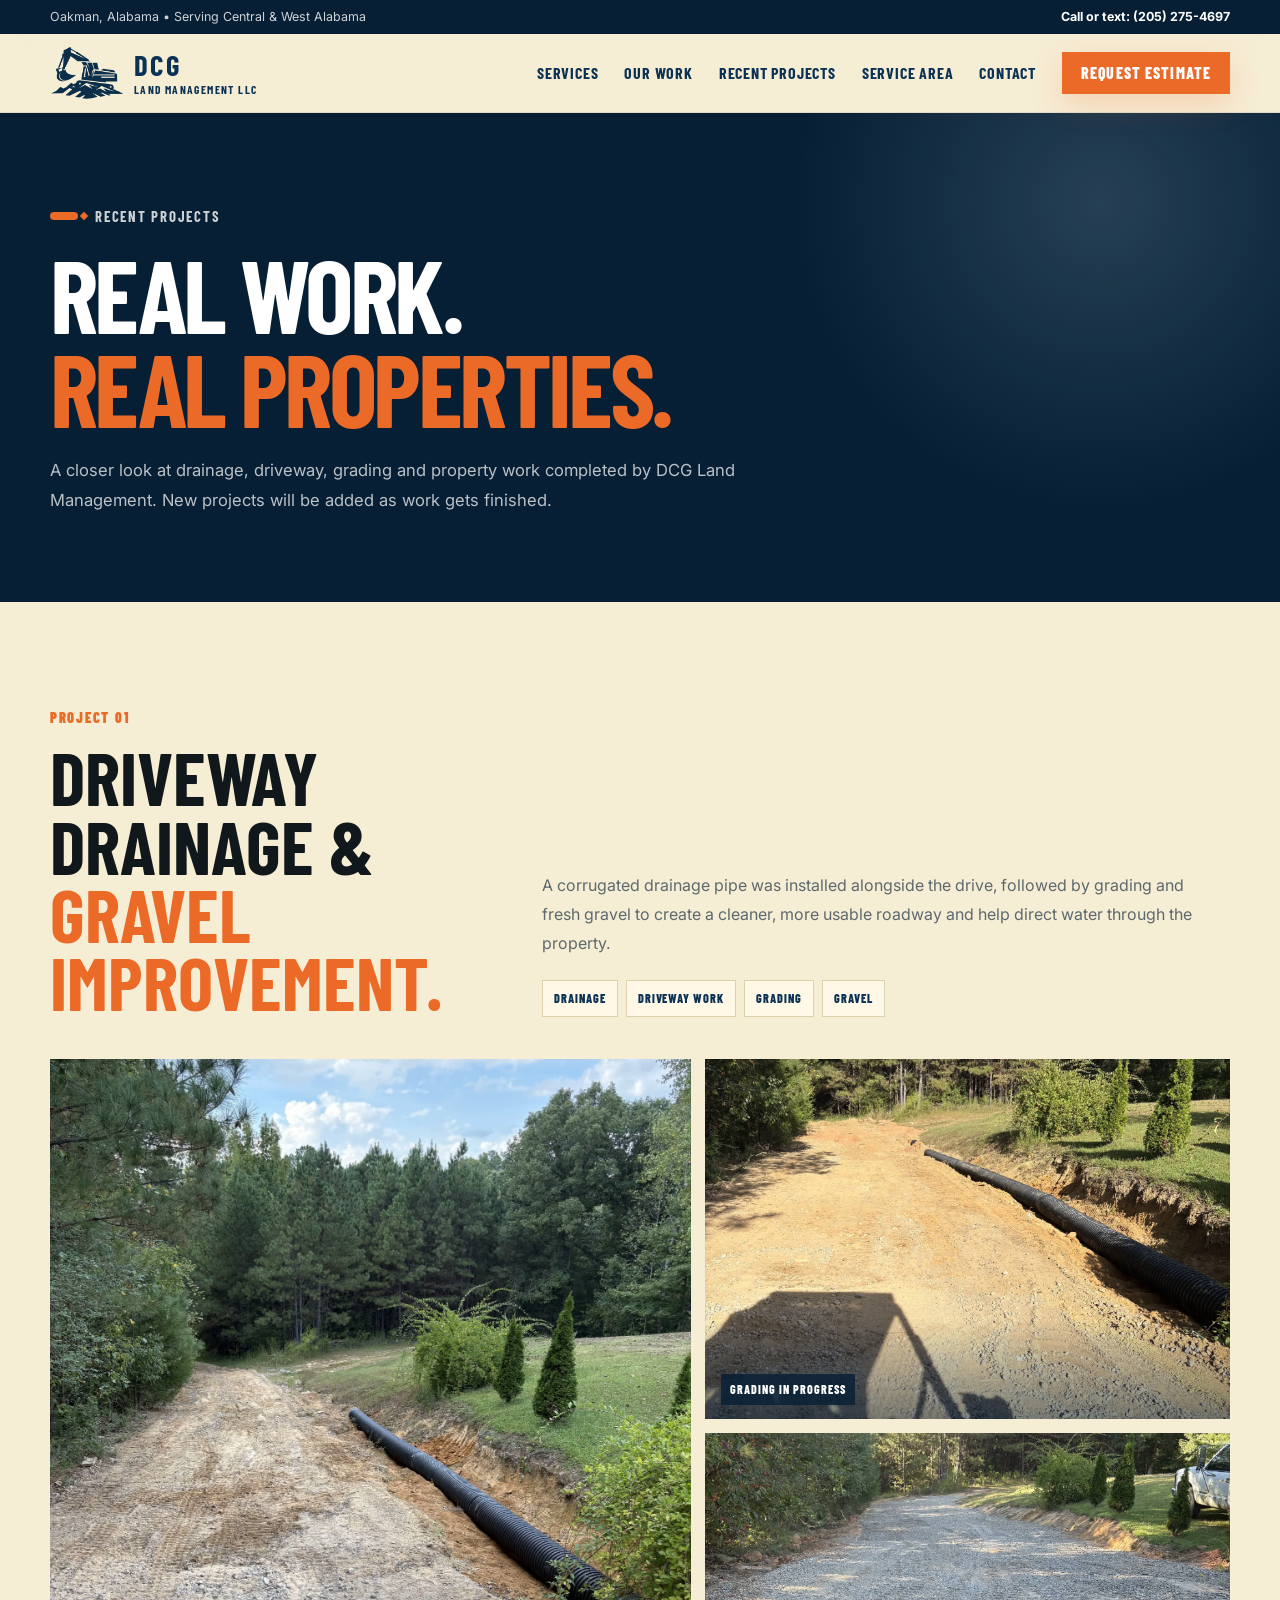
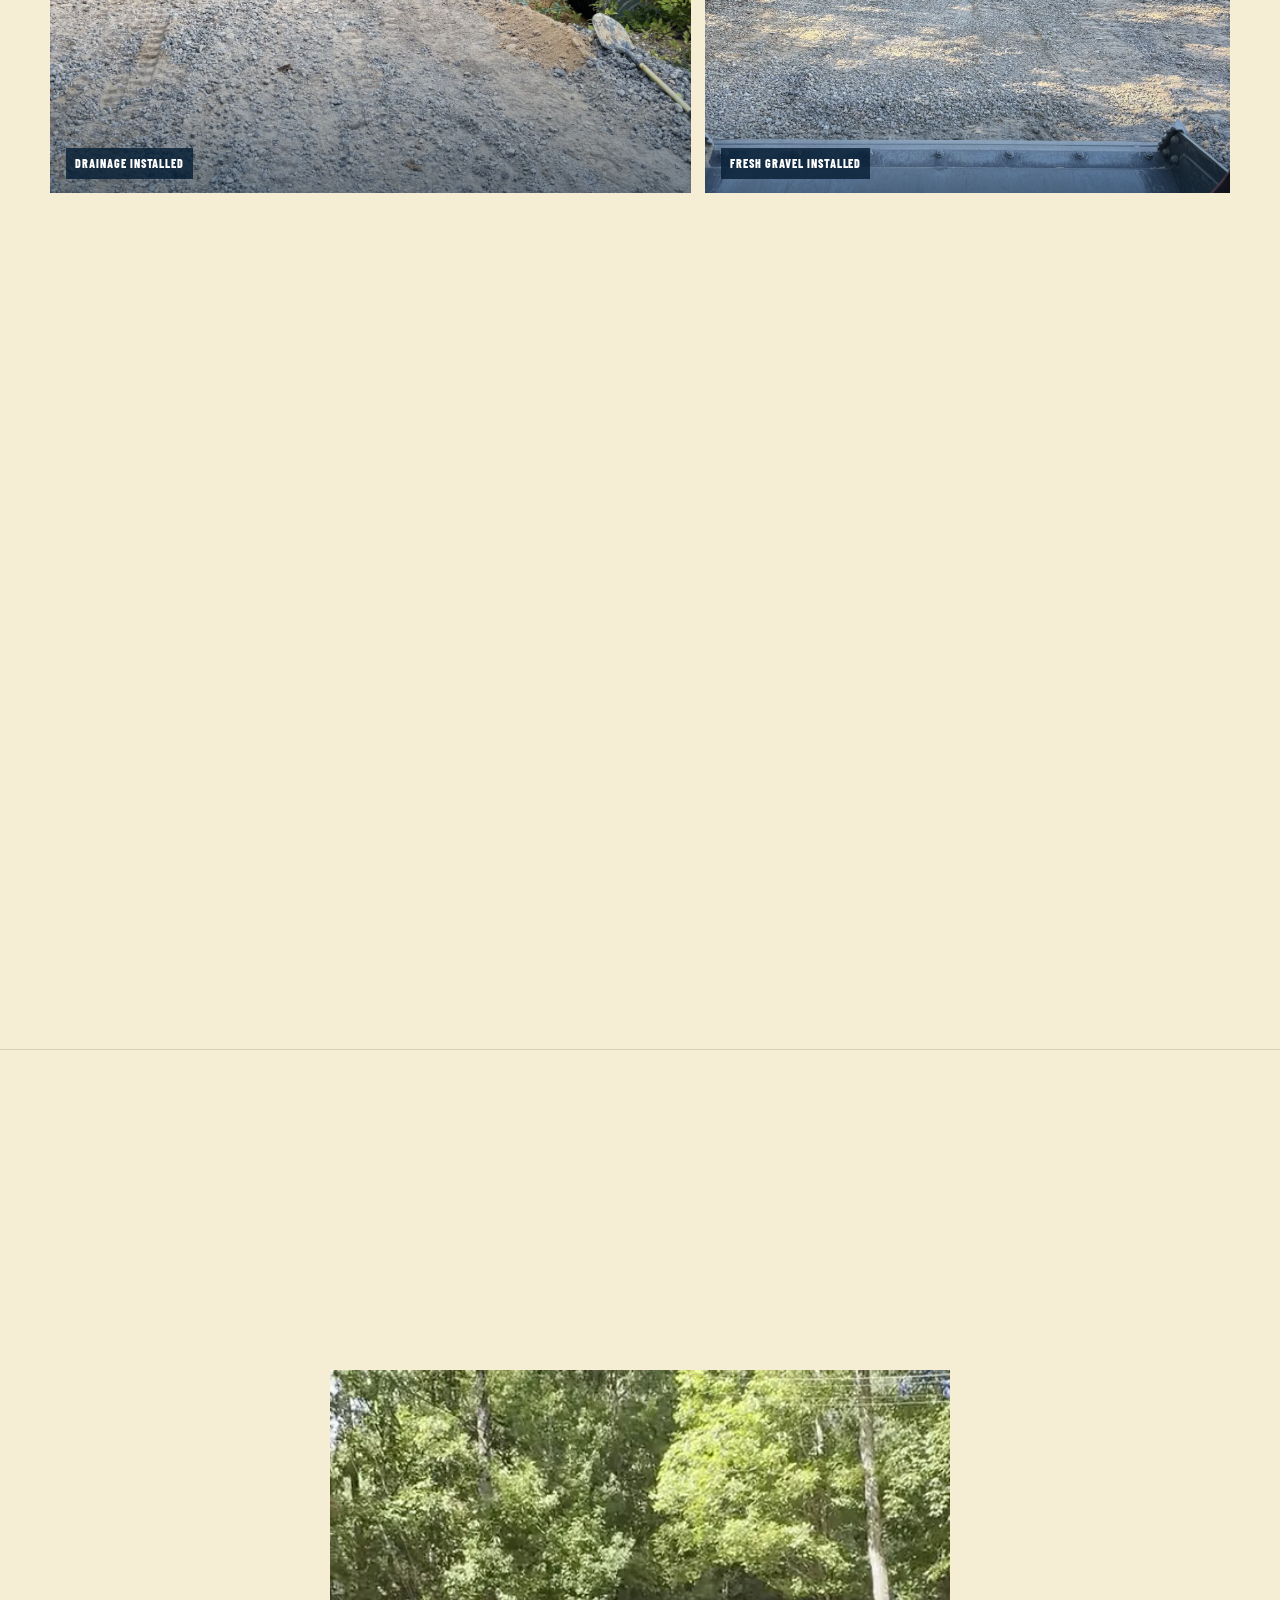
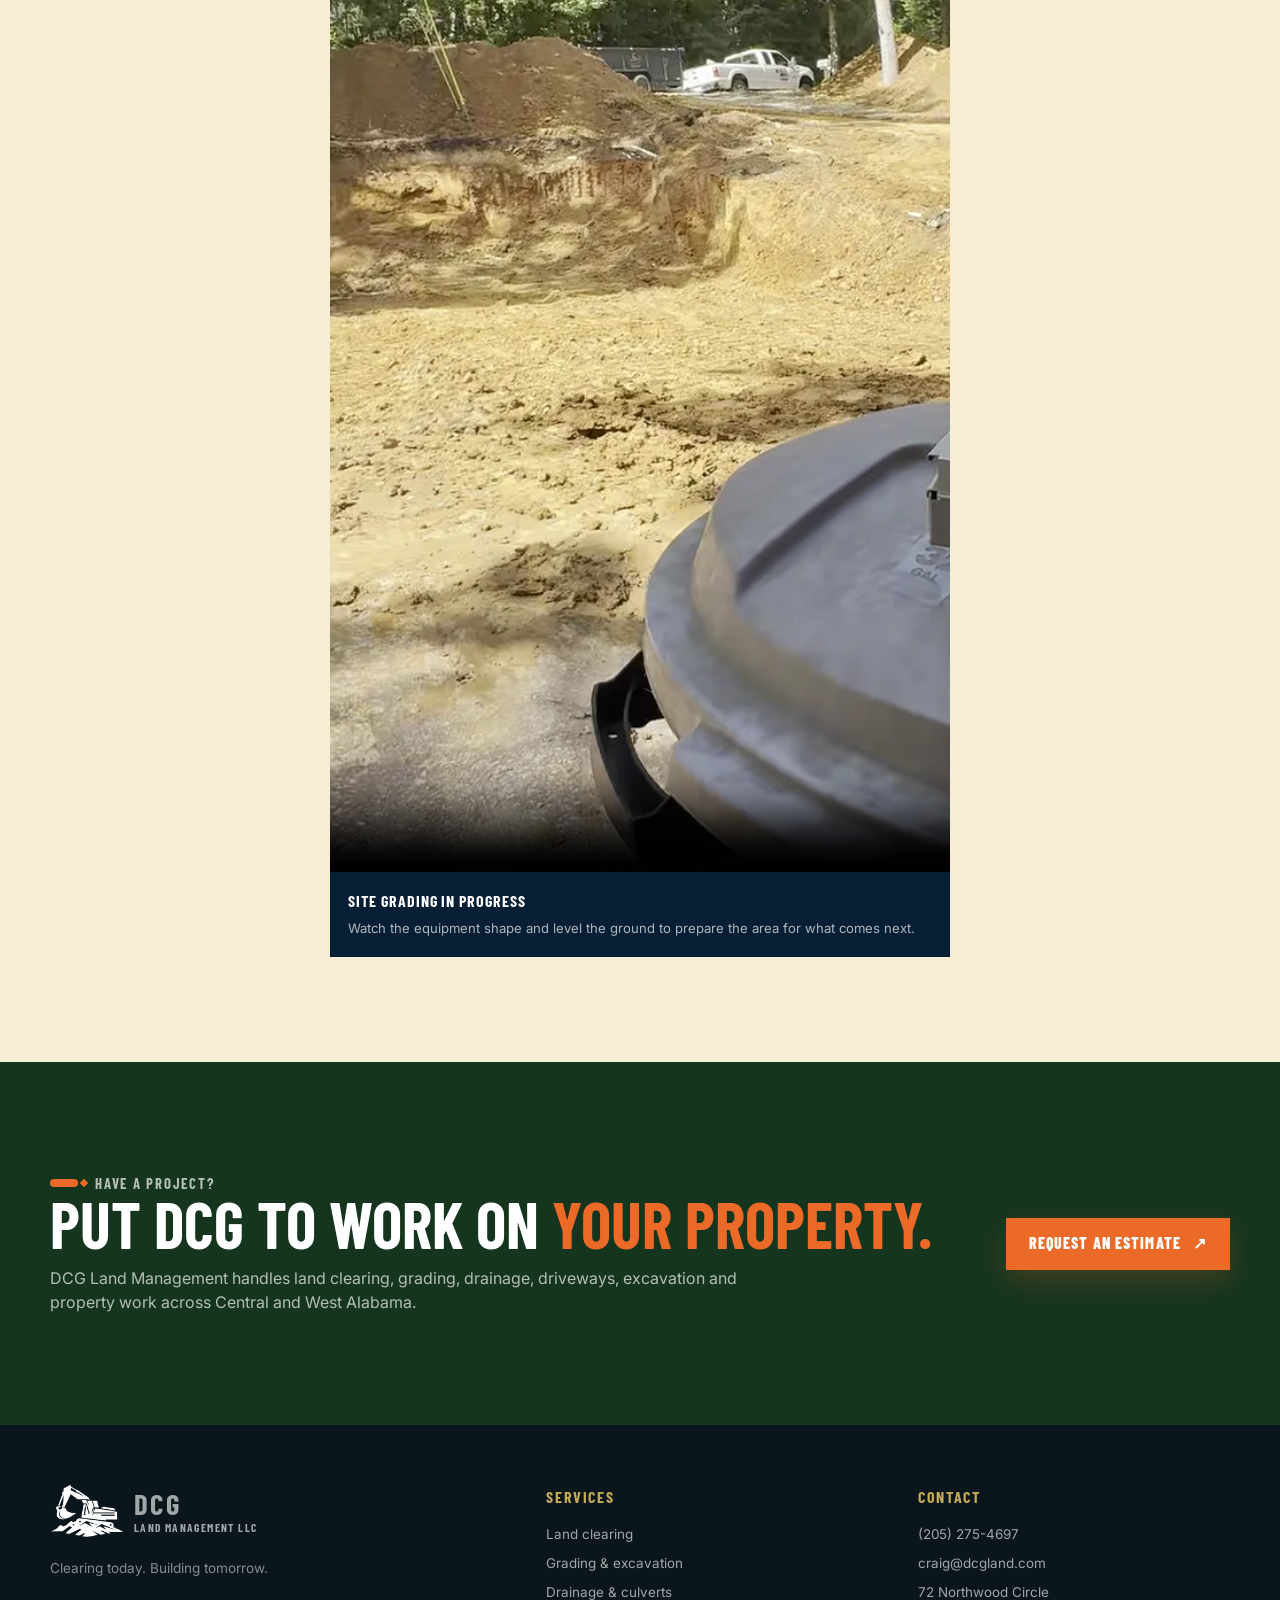
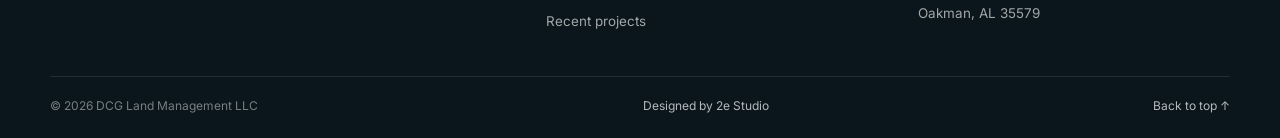
==== projects.html @ 1ff4b622 "Add recent projects page and project media" ====
<!doctype html>
<html lang="en">
<head>
  <meta charset="utf-8" />
  <meta name="viewport" content="width=device-width, initial-scale=1" />
  <title>Recent Projects | DCG Land Management LLC</title>
  <meta name="description" content="See recent drainage, driveway, grading and site-prep projects from DCG Land Management, serving Central and West Alabama." />
  <meta name="theme-color" content="#0b3154" />
  <meta name="robots" content="index,follow,max-image-preview:large" />
  <link rel="canonical" href="https://dcg-land.com/projects.html" />
  <link rel="icon" type="image/jpeg" href="assets/favicon.jpg" />
  <link rel="preconnect" href="https://fonts.googleapis.com" />
  <link rel="preconnect" href="https://fonts.gstatic.com" crossorigin />
  <link href="https://fonts.googleapis.com/css2?family=Barlow+Condensed:wght@500;600;700;800;900&family=Inter:wght@400;500;600;700&display=swap" rel="stylesheet" />
  <link rel="stylesheet" href="styles.css" />

  <meta property="og:type" content="website" />
  <meta property="og:title" content="Recent Projects | DCG Land Management LLC" />
  <meta property="og:description" content="Recent drainage, driveway, grading and site-prep work from DCG Land Management in Central and West Alabama." />
  <meta property="og:url" content="https://dcg-land.com/projects.html" />
  <meta property="og:image" content="https://dcg-land.com/assets/dcg-social-share.png" />
  <meta property="og:image:width" content="1200" />
  <meta property="og:image:height" content="630" />
  <meta name="twitter:card" content="summary_large_image" />
  <meta name="twitter:title" content="Recent Projects | DCG Land Management LLC" />
  <meta name="twitter:description" content="Recent drainage, driveway, grading and site-prep work from DCG Land Management." />
  <meta name="twitter:image" content="https://dcg-land.com/assets/dcg-social-share.png" />

  <script type="application/ld+json">
  {
    "@context": "https://schema.org",
    "@type": "CollectionPage",
    "name": "Recent Projects | DCG Land Management LLC",
    "url": "https://dcg-land.com/projects.html",
    "description": "Recent drainage, driveway, grading and site-prep projects from DCG Land Management.",
    "about": {
      "@type": "HomeAndConstructionBusiness",
      "name": "DCG Land Management LLC",
      "url": "https://dcg-land.com/",
      "telephone": "+1-205-275-4697",
      "areaServed": [
        "Walker County, Alabama",
        "Marion County, Alabama",
        "Winston County, Alabama",
        "Jefferson County, Alabama",
        "Cullman County, Alabama",
        "Fayette County, Alabama"
      ]
    }
  }
  </script>
</head>
<body>
  <a class="skip-link" href="#main">Skip to content</a>

  <div class="utility-bar">
    <div class="shell utility-bar__inner">
      <p>Oakman, Alabama <span aria-hidden="true">•</span> Serving Central &amp; West Alabama</p>
      <a href="tel:+12052754697">Call or text: (205) 275-4697</a>
    </div>
  </div>

  <header class="site-header" id="top">
    <div class="shell site-header__inner">
      <a class="brand" href="index.html" aria-label="DCG Land Management LLC home">
        <img src="assets/dcg-mark.png" alt="DCG Land Management excavator logo" width="105" height="72" />
        <span class="brand__text"><strong>DCG</strong><small>Land Management LLC</small></span>
      </a>

      <button class="menu-toggle" type="button" aria-expanded="false" aria-controls="site-nav" aria-label="Open menu">
        <span></span><span></span><span></span>
      </button>

      <nav class="site-nav" id="site-nav" aria-label="Main navigation">
        <a href="index.html#services">Services</a>
        <a href="index.html#work">Our Work</a>
        <a href="projects.html" aria-current="page">Recent Projects</a>
        <a href="index.html#areas">Service Area</a>
        <a href="index.html#contact">Contact</a>
        <a class="button button--small button--orange" href="index.html#contact">Request Estimate</a>
      </nav>
    </div>
  </header>

  <main id="main">
    <section class="projects-hero">
      <div class="shell projects-hero__inner reveal">
        <p class="eyebrow"><span></span> Recent projects</p>
        <h1>Real work.<br /><em>Real properties.</em></h1>
        <p class="projects-hero__lede">A closer look at drainage, driveway, grading and property work completed by DCG Land Management. New projects will be added as work gets finished.</p>
      </div>
    </section>

    <section class="projects-list" aria-label="Recent DCG Land Management projects">
      <article class="project-story" id="driveway-drainage">
        <div class="shell">
          <div class="project-story__heading reveal">
            <div>
              <span class="project-story__number">PROJECT 01</span>
              <h2>Driveway Drainage &amp; <em>Gravel Improvement.</em></h2>
            </div>
            <div class="project-story__summary">
              <p>A corrugated drainage pipe was installed alongside the drive, followed by grading and fresh gravel to create a cleaner, more usable roadway and help direct water through the property.</p>
              <div class="project-story__services" aria-label="Services shown in this project">
                <span>Drainage</span>
                <span>Driveway work</span>
                <span>Grading</span>
                <span>Gravel</span>
              </div>
            </div>
          </div>

          <div class="project-progress-grid reveal" aria-label="Driveway drainage and gravel project progression">
            <figure>
              <img src="assets/projects/0862.webp" alt="Corrugated drainage pipe installed beside a gravel driveway before final gravel placement" loading="lazy" width="1200" height="1600" />
              <figcaption>Drainage installed</figcaption>
            </figure>
            <figure>
              <img src="assets/projects/0865.webp" alt="Driveway and drainage work viewed from construction equipment during grading" loading="lazy" width="1200" height="1600" />
              <figcaption>Grading in progress</figcaption>
            </figure>
            <figure>
              <img src="assets/projects/0868.webp" alt="Fresh gravel covering the improved driveway after drainage and grading work" loading="lazy" width="1200" height="1600" />
              <figcaption>Fresh gravel installed</figcaption>
            </figure>
          </div>

          <div class="project-media-feature reveal">
            <div class="project-video-card">
              <video controls playsinline preload="metadata" poster="assets/projects/drainage-video-poster.webp" aria-label="Video of driveway drainage work in progress">
                <source src="assets/projects/drainage-installation.mp4" type="video/mp4" />
                Your browser does not support embedded video.
              </video>
              <div class="project-media-caption"><strong>Drainage work in progress</strong>Video from the job showing the drainage installation and roadway work underway.</div>
            </div>
            <div class="project-photo-card">
              <img src="assets/projects/0867.webp" alt="Gravel driveway after grading with drainage channel visible along the right side" loading="lazy" width="1200" height="1600" />
              <div class="project-media-caption"><strong>Roadway taking shape</strong>A look at the drive as gravel placement and finishing work progressed.</div>
            </div>
          </div>
        </div>
      </article>

      <article class="project-story" id="site-grading">
        <div class="shell">
          <div class="project-story__heading reveal">
            <div>
              <span class="project-story__number">PROJECT 02</span>
              <h2>Site Grading &amp; <em>Leveling.</em></h2>
            </div>
            <div class="project-story__summary">
              <p>Equipment was used to shape and level the work area, creating a smoother, more consistent surface and preparing the site for the next phase of the project.</p>
              <div class="project-story__services" aria-label="Services shown in this project">
                <span>Site prep</span>
                <span>Grading</span>
                <span>Leveling</span>
                <span>Equipment work</span>
              </div>
            </div>
          </div>

          <div class="project-video-card project-video-card--solo reveal">
            <video controls playsinline preload="metadata" poster="assets/projects/grading-video-poster.webp" aria-label="Video of equipment grading and leveling a work site">
              <source src="assets/projects/site-grading.mp4" type="video/mp4" />
              Your browser does not support embedded video.
            </video>
            <div class="project-media-caption"><strong>Site grading in progress</strong>Watch the equipment shape and level the ground to prepare the area for what comes next.</div>
          </div>
        </div>
      </article>
    </section>

    <section class="section projects-cta">
      <div class="shell projects-cta__inner reveal">
        <div>
          <p class="eyebrow"><span></span> Have a project?</p>
          <h2>Put DCG to work on <em>your property.</em></h2>
          <p>DCG Land Management handles land clearing, grading, drainage, driveways, excavation and property work across Central and West Alabama.</p>
        </div>
        <a class="button button--orange" href="index.html#contact">Request an Estimate <span aria-hidden="true">↗</span></a>
      </div>
    </section>
  </main>

  <footer class="site-footer">
    <div class="shell footer-grid">
      <div class="footer-brand">
        <a class="brand brand--footer" href="index.html">
          <img src="assets/dcg-mark.png" alt="" width="98" height="67" />
          <span class="brand__text"><strong>DCG</strong><small>Land Management LLC</small></span>
        </a>
        <p>Clearing today. Building tomorrow.</p>
      </div>
      <div>
        <strong>Services</strong>
        <a href="index.html#services">Land clearing</a>
        <a href="index.html#services">Grading &amp; excavation</a>
        <a href="index.html#services">Drainage &amp; culverts</a>
        <a href="projects.html">Recent projects</a>
      </div>
      <div>
        <strong>Contact</strong>
        <a href="tel:+12052754697">(205) 275-4697</a>
        <a href="mailto:craig@dcgland.com">craig@dcgland.com</a>
        <span>72 Northwood Circle<br />Oakman, AL 35579</span>
      </div>
    </div>
    <div class="shell footer-bottom">
      <span>© <span id="year"></span> DCG Land Management LLC</span>
      <a href="https://www.jessie2e.com" target="_blank" rel="noopener noreferrer">Designed by 2e Studio</a>
      <a href="#top">Back to top ↑</a>
    </div>
  </footer>

  <script src="script.js" defer></script>
</body>
</html>
---- styles.css ----
:root {

  --ink: #11181b;

  --navy: #0b3154;

  --navy-deep: #071f35;

  --forest: #244a2a;

  --forest-deep: #15351e;

  --orange: #cf682f;

  --orange-bright: #ec6a28;

  --linen: #f6edd5;

  --cream: #fff8e7;

  --blue: #9fc0cf;

  --coffee: #412816;

  --sunflower: #c5ab58;

  --white: #ffffff;

  --muted: #687378;

  --line: rgba(17, 24, 27, 0.14);

  --shadow: 0 18px 60px rgba(7, 31, 53, 0.14);

  --radius: 20px;

  --shell: min(1180px, calc(100% - 40px));

}

* { box-sizing: border-box; }

html { scroll-behavior: smooth; }

body {

  margin: 0;

  font-family: "Inter", system-ui, -apple-system, BlinkMacSystemFont, "Segoe UI", sans-serif;

  color: var(--ink);

  background: var(--linen);

  line-height: 1.55;

  -webkit-font-smoothing: antialiased;

}

img { display: block; max-width: 100%; }

a { color: inherit; text-decoration: none; }

button, input, select, textarea { font: inherit; }

button { cursor: pointer; }

::selection { background: var(--orange); color: var(--white); }

.shell { width: var(--shell); margin-inline: auto; }

.skip-link {

  position: fixed; top: 10px; left: 10px; z-index: 999;

  transform: translateY(-160%); padding: 10px 14px; background: var(--white); color: var(--ink);

}

.skip-link:focus { transform: translateY(0); }

.utility-bar { background: var(--navy-deep); color: rgba(255,255,255,.8); font-size: .78rem; }

.utility-bar__inner { min-height: 34px; display: flex; align-items: center; justify-content: space-between; gap: 18px; }

.utility-bar p { margin: 0; }

.utility-bar a { font-weight: 700; color: var(--white); }

.site-header { position: sticky; top: 0; z-index: 90; background: rgba(246,237,213,.96); backdrop-filter: blur(14px); border-bottom: 1px solid rgba(17,24,27,.08); }

.site-header__inner { min-height: 78px; display: flex; align-items: center; justify-content: space-between; gap: 28px; }

.brand { display: inline-flex; align-items: center; gap: 10px; min-width: max-content; }

.brand img { width: 74px; height: 52px; object-fit: contain; }

.brand__text { display: grid; line-height: .95; text-transform: uppercase; }

.brand__text strong { font-family: "Barlow Condensed", sans-serif; font-size: 1.8rem; letter-spacing: .08em; }

.brand__text small { margin-top: 5px; font-family: "Barlow Condensed", sans-serif; font-weight: 700; letter-spacing: .12em; font-size: .72rem; }

.site-nav { display: flex; align-items: center; gap: 26px; font-family: "Barlow Condensed", sans-serif; font-weight: 700; text-transform: uppercase; letter-spacing: .05em; }

.site-nav > a:not(.button) { position: relative; padding-block: 8px; }

.site-nav > a:not(.button)::after { content: ""; position: absolute; left: 0; right: 100%; bottom: 2px; height: 2px; background: var(--orange); transition: right .25s ease; }

.site-nav > a:not(.button):hover::after { right: 0; }

.menu-toggle { display: none; width: 45px; height: 45px; border: 0; background: transparent; padding: 10px; }

.menu-toggle span { display: block; height: 2px; background: var(--navy); margin: 6px 0; transition: .25s ease; }

.button { display: inline-flex; align-items: center; justify-content: center; gap: 12px; min-height: 52px; padding: 0 22px; border: 1px solid transparent; font-family: "Barlow Condensed", sans-serif; font-size: 1rem; font-weight: 800; text-transform: uppercase; letter-spacing: .07em; transition: transform .2s ease, background .2s ease, color .2s ease, border-color .2s ease; }

.button:hover { transform: translateY(-2px); }

.button--small { min-height: 42px; padding-inline: 18px; }

.button--orange { background: var(--orange-bright); color: var(--white); box-shadow: 0 10px 30px rgba(236,106,40,.22); }

.button--orange:hover { background: #d85a1e; }

.button--ghost { color: var(--white); border-color: rgba(255,255,255,.48); background: rgba(255,255,255,.06); }

.button--ghost:hover { background: var(--white); color: var(--ink); }

.button--full { width: 100%; }

.hero { position: relative; min-height: 690px; overflow: hidden; background: var(--navy-deep); color: var(--white); }

.hero__photo { position: absolute; inset: 0; background: url("assets/groundlevel.webp") center/cover no-repeat; filter: saturate(.8) contrast(1.06); }

.hero__shade { position: absolute; inset: 0; background: linear-gradient(90deg, rgba(5,26,44,.97) 0%, rgba(5,26,44,.88) 44%, rgba(5,26,44,.43) 73%, rgba(5,26,44,.2) 100%); }

.hero__grid { position: relative; z-index: 2; min-height: 690px; display: grid; grid-template-columns: minmax(0, 1.14fr) minmax(340px,.72fr); gap: 70px; align-items: center; padding-block: 70px 92px; }

.eyebrow { display: flex; align-items: center; gap: 17px; margin: 0 0 18px; font-family: "Barlow Condensed", sans-serif; font-size: .92rem; font-weight: 700; text-transform: uppercase; letter-spacing: .12em; color: rgba(255,255,255,.8); }

.eyebrow > span { width: 28px; height: 8px; border-radius: 99px; background: var(--orange-bright); position: relative; }

.eyebrow > span::after { content: ""; position: absolute; width: 6px; height: 6px; right: -9px; top: 1px; background: var(--orange-bright); transform: rotate(45deg); }

.eyebrow--dark { color: var(--muted); }

h1, h2, h3 { font-family: "Barlow Condensed", sans-serif; text-transform: uppercase; line-height: .92; margin-top: 0; }

h1 { margin-bottom: 22px; max-width: 760px; font-size: clamp(4.1rem, 8.2vw, 7.7rem); letter-spacing: -.035em; }

h1 em, h2 em { color: var(--orange-bright); font-style: normal; }

.hero__lede { max-width: 670px; margin: 0 0 30px; color: rgba(255,255,255,.8); font-size: 1.05rem; line-height: 1.75; }

.hero__actions { display: flex; flex-wrap: wrap; gap: 12px; }

.hero__trust { display: flex; flex-wrap: wrap; gap: 10px 24px; margin-top: 28px; font-family: "Barlow Condensed", sans-serif; text-transform: uppercase; font-weight: 700; letter-spacing: .08em; color: rgba(255,255,255,.82); }

.hero__trust span { position: relative; padding-left: 15px; }

.hero__trust span::before { content: ""; position: absolute; left: 0; top: .52em; width: 6px; height: 6px; border-radius: 50%; background: var(--sunflower); }

.hero-card { justify-self: end; width: min(390px, 100%); position: relative; transform: rotate(1.5deg); }

.hero-card__image { aspect-ratio: 4/5; overflow: hidden; border: 8px solid rgba(255,255,255,.92); box-shadow: 0 30px 70px rgba(0,0,0,.35); }

.hero-card__image img { width: 100%; height: 100%; object-fit: cover; }

/* =========================

   HERO JOBSITE PLACARD

\========================= */

.hero-card__placard {

  position: absolute;

  z-index: 5;

  right: -28px;

  bottom: -14px;

  width: 230px;

  min-height: 190px;

  padding: 22px 24px 20px;

  background: var(--navy-deep);

  color: var(--cream);

  border: 2px solid var(--sunflower);

  box-shadow:

    10px 12px 0 rgba(65, 40, 22, .28),

    0 24px 45px rgba(0, 0, 0, .28);

  transform: rotate(-1.5deg);

  text-transform: uppercase;

  overflow: hidden;

}

/* little industrial corner cut */

.hero-card__placard::before {

  content: "";

  position: absolute;

  top: -1px;

  right: -1px;

  width: 34px;

  height: 34px;

  background: var(--sunflower);

  clip-path: polygon(100% 0, 100% 100%, 0 0);

}

/* orange machine-tag style stripe */

.hero-card__placard::after {

  content: "";

  position: absolute;

  left: 0;

  bottom: 0;

  width: 7px;

  height: 58%;

  background: var(--orange-bright);

}

.hero-card__placard-kicker {

  display: block;

  margin-bottom: 13px;

  color: var(--sunflower);

  font-family: "Barlow Condensed", sans-serif;

  font-size: .67rem;

  font-weight: 800;

  letter-spacing: .18em;

}

.hero-card__placard strong {

  display: block;

  font-family: "Barlow Condensed", sans-serif;

  font-size: 2.25rem;

  font-weight: 900;

  line-height: .86;

  letter-spacing: -.015em;

}

.hero-card__placard-bottom {

  display: inline-block;

  margin-top: 19px;

  padding-top: 9px;

  border-top: 1px solid rgba(255, 255, 255, .22);

  color: var(--white);

  font-family: "Barlow Condensed", sans-serif;

  font-size: .86rem;

  font-weight: 800;

  letter-spacing: .14em;

}

.hero__edge {

  position: absolute;

  z-index: 3;

  left: -2%;

  right: -2%;

  bottom: -1px;

  height: 72px;

  background:

    radial-gradient(circle at 6% 43%, rgba(65,40,22,.22) 0 2px, transparent 2.5px),

    radial-gradient(circle at 14% 55%, rgba(65,40,22,.14) 0 1.5px, transparent 2px),

    radial-gradient(circle at 23% 39%, rgba(65,40,22,.18) 0 2px, transparent 2.5px),

    radial-gradient(circle at 31% 56%, rgba(65,40,22,.12) 0 1px, transparent 1.8px),

    radial-gradient(circle at 43% 46%, rgba(65,40,22,.16) 0 2px, transparent 2.5px),

    radial-gradient(circle at 58% 40%, rgba(65,40,22,.16) 0 1.5px, transparent 2px),

    radial-gradient(circle at 71% 57%, rgba(65,40,22,.14) 0 2px, transparent 2.5px),

    radial-gradient(circle at 84% 42%, rgba(65,40,22,.18) 0 1.5px, transparent 2px),

    radial-gradient(circle at 93% 54%, rgba(65,40,22,.12) 0 2px, transparent 2.5px),

    var(--linen);

  clip-path: polygon(

    0 56%,

    6% 51%,

    11% 59%,

    17% 44%,

    23% 68%,

    29% 48%,

    34% 28%,

    40% 43%,

    46% 64%,

    53% 50%,

    59% 35%,

    65% 60%,

    72% 69%,

    78% 53%,

    84% 37%,

    90% 46%,

    95% 41%,

    100% 51%,

    100% 100%,

    0 100%

  );

  filter:

    drop-shadow(0 -6px 0 rgba(65,40,22,.28))

    drop-shadow(0 -10px 12px rgba(7,31,53,.13));

}

.quick-strip {

  position: relative;

  z-index: 6;

  background: var(--linen);

  padding-bottom: 8px;

  margin-top: -14px;

}

.quick-strip__grid {

  width: min(1080px, calc(100% - 72px));

  margin-inline: auto;

  display: grid;

  grid-template-columns: repeat(4, minmax(0, 1fr));

  background: var(--cream);

  border: 1px solid rgba(17, 24, 27, 0.12);

  box-shadow:

    0 24px 60px rgba(7, 31, 53, 0.16),

    0 4px 12px rgba(7, 31, 53, 0.06);

  transform: translateY(-48px);

}

/* individual quick service */

.quick-service {

  position: relative;

  min-height: 118px;

  display: grid;

  grid-template-columns: auto 1fr;

  align-items: center;

  gap: 15px;

  padding: 24px 25px;

  background: var(--cream);

  border-right: 1px solid var(--line);

  overflow: hidden;

  transition:

    background .25s ease,

    color .25s ease,

    transform .25s ease;

}

.quick-service:last-child {

  border-right: 0;

}

/* orange line that grows across bottom */

.quick-service::after {

  content: "";

  position: absolute;

  left: 0;

  right: 100%;

  bottom: 0;

  height: 4px;

  background: var(--orange-bright);

  transition: right .3s ease;

}

/* hover */

.quick-service:hover {

  z-index: 2;

  background: var(--forest-deep);

  color: var(--white);

  transform: translateY(-3px);

}

.quick-service:hover::after {

  right: 0;

}

/* dark first card */

.quick-service--featured {

  background: var(--navy-deep);

  color: var(--white);

}

.quick-service--featured:hover {

  background: var(--forest-deep);

}

/* number */

.quick-service__number {

  align-self: start;

  padding-top: 3px;

  color: var(--orange-bright);

  font-family: "Barlow Condensed", sans-serif;

  font-size: 1rem;

  font-weight: 900;

  letter-spacing: .08em;

}

/* text */

.quick-service__copy {

  min-width: 0;

  display: grid;

  gap: 6px;

}

.quick-service__copy strong {

  font-family: "Barlow Condensed", sans-serif;

  text-transform: uppercase;

  font-size: 1.13rem;

  line-height: 1.05;

  letter-spacing: .035em;

}

.quick-service__copy small {

  color: #718086;

  font-size: .68rem;

  font-weight: 700;

  line-height: 1.3;

  text-transform: uppercase;

  letter-spacing: .08em;

  transition: color .25s ease;

}

.quick-service--featured .quick-service__copy small,

.quick-service:hover .quick-service__copy small {

  color: rgba(255, 255, 255, 0.64);

}

/* close up the space between this strip and Services */

#services {

  padding-top: 54px;

}

.section { padding: 110px 0; }

.section--cream { background: var(--linen); }

.section--linen { background: #efe2c5; }

.section--ink { position: relative; overflow: hidden; background: var(--navy-deep); color: var(--white); }

.section--ink::before { content: ""; position: absolute; width: 440px; height: 440px; right: -140px; top: -220px; border-radius: 50%; background: radial-gradient(circle, rgba(159,192,207,.18), transparent 68%); }

.section-heading { max-width: 790px; margin-bottom: 52px; }

.section-heading--split { max-width: none; display: grid; grid-template-columns: 1.05fr .72fr; gap: 80px; align-items: end; }

.section-heading h2, .work-copy h2, .service-area__copy h2, .contact-copy h2 { margin-bottom: 0; font-size: clamp(3.3rem, 6vw, 5.8rem); letter-spacing: -.03em; }

.section-heading--split > p { margin: 0; color: #5d696d; line-height: 1.8; max-width: 560px; }

.service-grid { display: grid; grid-template-columns: repeat(3,1fr); border: 1px solid var(--line); background: rgba(255,255,255,.32); }

.service-card { min-height: 280px; padding: 34px; position: relative; overflow: hidden; border-right: 1px solid var(--line); border-bottom: 1px solid var(--line); background: rgba(255,255,255,.33); transition: background .25s ease, transform .25s ease; }

.service-card:nth-child(3n) { border-right: 0; }

.service-card:nth-last-child(-n+3) { border-bottom: 0; }

.service-card:hover { z-index: 2; }

.service-card:not(.service-card--feature):not(.service-card--list):hover {

  background: var(--navy-deep);

  color: var(--white);

}

.service-card:not(.service-card--feature):not(.service-card--list):hover p {

  color: rgba(255,255,255,.72);

}

.service-card__number { color: var(--orange); font-family: "Barlow Condensed", sans-serif; font-weight: 800; letter-spacing: .1em; }

.service-card h3 { margin: 54px 0 15px; max-width: 330px; font-size: 2rem; letter-spacing: -.01em; }

.service-card p { max-width: 330px; margin: 0; color: #59666a; }

.service-card__line { position: absolute; left: 34px; right: 34px; bottom: 26px; height: 3px; background: linear-gradient(90deg, var(--orange) 0 34%, var(--forest) 34% 68%, var(--navy) 68%); transform-origin: left; transform: scaleX(.24); transition: transform .3s ease; }

.service-card:hover .service-card__line { transform: scaleX(1); }

.service-card--feature { min-height: 390px; grid-row: span 2; padding: 0; color: var(--white); }

.service-card--feature img { position: absolute; inset: 0; width: 100%; height: 100%; object-fit: cover; transition: transform .4s ease; }

.service-card--feature:hover img { transform: scale(1.025); }

.service-card__overlay { position: absolute; inset: 0; background: linear-gradient(180deg, rgba(7,31,53,.05), rgba(7,31,53,.88)); transition: background .3s ease; }

.service-card--feature:hover .service-card__overlay { background: linear-gradient(180deg, rgba(7,31,53,.13), rgba(7,31,53,.94)); }

.service-card--feature .service-card__body { position: absolute; left: 32px; right: 32px; bottom: 32px; }

.service-card--feature h3 { margin: 12px 0 10px; font-size: 2.8rem; }

.service-card--feature p { color: rgba(255,255,255,.78); }

.service-card--list {
  grid-column: 1 / -1;

  min-height: 190px;

  display: grid;
  grid-template-columns: .7fr 1.3fr;
  grid-template-rows: auto 1fr;

  column-gap: 58px;

  padding: 36px 42px;

  background: var(--forest);
  color: var(--white);

  border-right: 0;

  transition: background .25s ease;
}

.service-card--list:hover {
  background: var(--forest-deep);
}


/* 06 */
.service-card--list .service-card__number {
  grid-column: 1;
  grid-row: 1;

  margin-bottom: 18px;
}


/* heading */
.service-card--list h3 {
  grid-column: 1;
  grid-row: 2;

  align-self: start;

  margin: 0;

  max-width: 300px;

  font-size: 2rem;
  line-height: .95;
}


/* services on right */
.service-card--list ul {
  grid-column: 2;
  grid-row: 1 / span 2;

  align-self: center;

  display: grid;
  grid-template-columns: repeat(3, minmax(0, 1fr));

  gap: 24px 32px;

  margin: 0;
  padding: 6px 0 6px 42px;

  border-left: 1px solid rgba(255,255,255,.18);

  list-style: none;

  color: rgba(255,255,255,.82);

  font-size: .92rem;
}


/* individual service */
.service-card--list li {
  position: relative;

  padding-left: 15px;

  line-height: 1.4;
}


/* gold bullet */
.service-card--list li::before {
  content: "";

  position: absolute;

  left: 0;
  top: .62em;

  width: 5px;
  height: 5px;

  border-radius: 50%;

  background: var(--sunflower);
}
/* Featured jobsite footage */

.jobsite-feature {

  position: relative;

  overflow: hidden;

  background:

    radial-gradient(circle at 8% 12%, rgba(197,171,88,.13), transparent 22%),

    var(--linen);

}

.jobsite-feature__grid {

  display: grid;

  grid-template-columns: .72fr 1.28fr;

  gap: 74px;

  align-items: center;

}

.jobsite-feature__copy h2 {

  margin-bottom: 22px;

  max-width: 510px;

  font-size: clamp(3.2rem, 5.8vw, 5.6rem);

  letter-spacing: -.03em;

}

.jobsite-feature__copy > p:not(.eyebrow) {

  max-width: 530px;

  margin: 0;

  color: #5f6a6f;

  line-height: 1.8;

}

.jobsite-feature__tags {

  display: flex;

  flex-wrap: wrap;

  gap: 8px;

  margin: 28px 0 30px;

}

.jobsite-feature__tags span {

  padding: 8px 11px;

  border: 1px solid #dfd0ad;

  background: rgba(255,255,255,.34);

  font-family: "Barlow Condensed", sans-serif;

  font-size: .78rem;

  font-weight: 800;

  text-transform: uppercase;

  letter-spacing: .08em;

}

.jobsite-media { min-width: 0; }

.jobsite-media__frame {

  position: relative;

  overflow: hidden;

  aspect-ratio: 16 / 10;

  background: var(--navy-deep);

  border: 8px solid var(--cream);

  box-shadow: 0 30px 80px rgba(7,31,53,.24);

}

.jobsite-video {

  width: 100%;

  height: 100%;

  display: block;

  object-fit: cover;

}

.jobsite-media__shade {

  position: absolute;

  inset: 0;

  pointer-events: none;

  background: linear-gradient(180deg, rgba(7,31,53,.03) 45%, rgba(7,31,53,.76) 100%);

}

.jobsite-media__label {

  position: absolute;

  z-index: 3;

  left: 24px;

  bottom: 25px;

  display: grid;

  gap: 2px;

  color: var(--white);

  text-transform: uppercase;

}

.jobsite-media__label span {

  color: var(--sunflower);

  font-family: "Barlow Condensed", sans-serif;

  font-size: .72rem;

  font-weight: 800;

  letter-spacing: .13em;

}

.jobsite-media__label strong {

  font-family: "Barlow Condensed", sans-serif;

  font-size: 1.4rem;

  letter-spacing: .04em;

}

.jobsite-media__toggle {

  position: absolute;

  z-index: 4;

  right: 22px;

  bottom: 22px;

  min-height: 44px;

  display: inline-flex;

  align-items: center;

  gap: 9px;

  padding: 0 14px;

  border: 1px solid rgba(255,255,255,.35);

  background: rgba(7,31,53,.74);

  color: var(--white);

  font-family: "Barlow Condensed", sans-serif;

  font-weight: 800;

  text-transform: uppercase;

  letter-spacing: .07em;

  backdrop-filter: blur(8px);

  transition: background .2s ease, transform .2s ease;

}

.jobsite-media__toggle:hover {

  background: var(--orange-bright);

  transform: translateY(-2px);

}

.jobsite-media__edge {

  position: absolute;

  z-index: 2;

  left: -2%;

  right: -2%;

  bottom: -1px;

  height: 18px;

  background: rgba(65,40,22,.88);

  clip-path: polygon(0 54%, 8% 38%, 14% 65%, 24% 30%, 34% 58%, 45% 35%, 56% 66%, 66% 34%, 78% 61%, 89% 38%, 100% 56%, 100% 100%, 0 100%);

  pointer-events: none;

}

.work-grid { position: relative; z-index: 2; display: grid; grid-template-columns: .78fr 1.15fr; gap: 82px; align-items: center; }

.work-copy > p:not(.eyebrow) { color: rgba(255,255,255,.7); max-width: 520px; line-height: 1.8; }

.work-points { margin-top: 38px; display: grid; gap: 18px; }

.work-points div { display: grid; gap: 3px; padding-left: 18px; border-left: 3px solid var(--orange); }

.work-points strong { font-family: "Barlow Condensed", sans-serif; text-transform: uppercase; letter-spacing: .06em; font-size: 1.18rem; }

.work-points span { color: rgba(255,255,255,.64); font-size: .9rem; }

.before-after { margin: 0; }

.before-after__frame { position: relative; min-height: 530px; overflow: hidden; background: #172226; box-shadow: 0 30px 80px rgba(0,0,0,.28); }

.before-after__img { position: absolute; inset: 0; width: 100%; height: 100%; object-fit: cover; }

.before-after__img--after { object-position: center 52%; }

.before-after__img--before { object-position: center center; clip-path: inset(0 50% 0 0); }

.before-after__label { position: absolute; top: 18px; z-index: 4; padding: 7px 11px; background: rgba(7,31,53,.8); color: var(--white); font-family: "Barlow Condensed", sans-serif; font-weight: 800; text-transform: uppercase; letter-spacing: .08em; font-size: .82rem; }

.before-after__label--before { left: 18px; }

.before-after__label--after { right: 18px; }

.before-after__handle { position: absolute; z-index: 4; top: 50%; left: 50%; width: 52px; height: 52px; transform: translate(-50%,-50%); border: 2px solid var(--white); border-radius: 50%; background: var(--orange); display: grid; place-items: center; box-shadow: 0 8px 30px rgba(0,0,0,.3); pointer-events: none; }

.before-after__handle span { font-weight: 900; }

.before-after__range { position: absolute; z-index: 5; inset: 0; width: 100%; height: 100%; margin: 0; opacity: 0; cursor: ew-resize; }

.before-after > p { color: rgba(255,255,255,.52); font-size: .78rem; margin: 10px 0 0; }

.gallery-section { position: relative; }

.gallery-grid { display: grid; grid-template-columns: 1.25fr .75fr .9fr; grid-auto-rows: 260px; gap: 14px; }

.gallery-card { position: relative; margin: 0; overflow: hidden; background: var(--ink); }

.gallery-card--wide { grid-column: span 2; }

.gallery-card img { width: 100%; height: 100%; object-fit: cover; transition: transform .55s cubic-bezier(.2,.8,.2,1), filter .55s ease; }

.gallery-card::after { content: ""; position: absolute; inset: 0; background: linear-gradient(180deg, transparent 45%, rgba(7,31,53,.68)); }

.gallery-card figcaption { position: absolute; z-index: 2; left: 20px; bottom: 16px; font-family: "Barlow Condensed", sans-serif; font-size: 1.05rem; font-weight: 800; text-transform: uppercase; letter-spacing: .06em; color: var(--white); }

.gallery-card:hover img { transform: scale(1.035); filter: saturate(1.06); }

.gallery-grid--jobsite .gallery-card { min-height: 280px; box-shadow: 0 10px 30px rgba(7,31,53,.08); }

.gallery-grid--jobsite .gallery-card::before { content: ""; position: absolute; z-index: 3; left: 0; top: 0; width: 42px; height: 4px; background: var(--orange-bright); }

.service-area {

  background: var(--cream);

}

.service-area__grid {

  display: grid;

  grid-template-columns: .95fr 1.05fr;

  gap: 86px;

  align-items: center;

}

.service-area__map-card {

  position: relative;

  overflow: hidden;

  background: var(--forest-deep);

  box-shadow: var(--shadow);

  display: grid;

  place-items: center;

  padding: 16px;

}

.service-area__map-image {

  display: block;

  width: 100%;

  height: auto;

  object-fit: contain;

}

.service-area__copy > p:not(.eyebrow) {

  max-width: 600px;

  color: #5f6a6f;

  line-height: 1.8;

}

.county-list {

  display: flex;

  flex-wrap: wrap;

  gap: 9px;

  margin: 28px 0 26px;

}

.county-list span {

  padding: 9px 13px;

  background: var(--linen);

  border: 1px solid #e2d5b7;

  font-family: "Barlow Condensed", sans-serif;

  font-weight: 700;

  text-transform: uppercase;

  letter-spacing: .05em;

}

.text-link {

  display: inline-flex;

  gap: 8px;

  align-items: center;

  color: var(--orange);

  font-family: "Barlow Condensed", sans-serif;

  font-weight: 800;

  text-transform: uppercase;

  letter-spacing: .08em;

  border-bottom: 2px solid currentColor;

  padding-bottom: 3px;

}

/* Client review */

.review-section {

  position: relative;

  overflow: hidden;

  background: var(--forest-deep);

  color: var(--white);

}

.review-section::after {

  content: "";

  position: absolute;

  width: 420px;

  height: 420px;

  right: -120px;

  bottom: -250px;

  border-radius: 50%;

  background: radial-gradient(circle, rgba(197,171,88,.16), transparent 68%);

}

.review-section__mark {

  position: absolute;

  left: max(20px, calc((100vw - 1180px) / 2 - 45px));

  top: -88px;

  color: rgba(255,255,255,.055);

  font-family: Georgia, serif;

  font-size: 24rem;

  line-height: 1;

  pointer-events: none;

}

.review-grid {

  position: relative;

  z-index: 2;

  display: grid;

  grid-template-columns: 1.18fr .72fr;

  gap: 86px;

  align-items: center;

}

.review-stars {

  margin: 18px 0 18px;

  color: var(--sunflower);

  font-size: 1.3rem;

  letter-spacing: .18em;

}

.review-quote blockquote {

  max-width: 760px;

  margin: 0;

  font-family: "Barlow Condensed", sans-serif;

  font-size: clamp(3.2rem, 5.8vw, 5.7rem);

  font-weight: 800;

  line-height: .95;

  text-transform: uppercase;

  letter-spacing: -.02em;

}

.review-quote cite {

  display: block;

  margin-top: 22px;

  color: rgba(255,255,255,.66);

  font-style: normal;

  font-family: "Barlow Condensed", sans-serif;

  font-size: 1rem;

  font-weight: 700;

  text-transform: uppercase;

  letter-spacing: .1em;

}

.review-cta {

  padding-left: 50px;

  border-left: 1px solid rgba(255,255,255,.16);

}

.review-cta__number {

  display: block;

  margin-bottom: 16px;

  color: var(--orange-bright);

  font-family: "Barlow Condensed", sans-serif;

  font-size: .82rem;

  font-weight: 900;

  letter-spacing: .14em;

}

.review-cta h2 {

  margin-bottom: 16px;

  font-size: clamp(2.4rem, 4vw, 3.8rem);

  letter-spacing: -.02em;

}

.review-cta p {

  margin: 0 0 26px;

  color: rgba(255,255,255,.66);

  line-height: 1.75;

}

.contact-section { position: relative; overflow: hidden; background: var(--navy-deep); color: var(--white); }

.contact-section__photo { position: absolute; inset: 0; background: url("assets/dumptrailer.webp") center/cover no-repeat; }

.contact-section__shade { position: absolute; inset: 0; background: linear-gradient(90deg, rgba(7,31,53,.98), rgba(7,31,53,.9) 50%, rgba(7,31,53,.72)); }

.contact-grid { position: relative; z-index: 2; display: grid; grid-template-columns: .85fr 1fr; gap: 80px; align-items: start; }

.contact-copy > p:not(.eyebrow) { max-width: 530px; color: rgba(255,255,255,.68); line-height: 1.8; }

.contact-links { display: grid; gap: 13px; margin-top: 30px; }

.contact-links a { display: grid; gap: 1px; padding: 14px 0; border-bottom: 1px solid rgba(255,255,255,.14); }

.contact-links small { text-transform: uppercase; letter-spacing: .12em; color: var(--blue); font-size: .68rem; font-weight: 700; }

.contact-links strong { font-family: "Barlow Condensed", sans-serif; font-size: 1.35rem; letter-spacing: .02em; }

.estimate-form { background: var(--linen); color: var(--ink); padding: 32px; box-shadow: 0 30px 80px rgba(0,0,0,.24); }

.form-row { display: grid; grid-template-columns: 1fr 1fr; gap: 14px; }

.estimate-form label { display: grid; gap: 7px; margin-bottom: 14px; font-family: "Barlow Condensed", sans-serif; font-weight: 800; text-transform: uppercase; letter-spacing: .07em; font-size: .82rem; }

.estimate-form input, .estimate-form select, .estimate-form textarea { width: 100%; border: 1px solid rgba(17,24,27,.2); border-radius: 0; padding: 13px 14px; background: rgba(255,255,255,.62); color: var(--ink); outline: none; text-transform: none; letter-spacing: normal; font-family: "Inter", sans-serif; }

.estimate-form input:focus, .estimate-form select:focus, .estimate-form textarea:focus { border-color: var(--orange); box-shadow: 0 0 0 3px rgba(207,104,47,.12); }

.estimate-form textarea { resize: vertical; }

.form-note { margin: 10px 0 0; color: #6a7478; text-align: center; font-size: .72rem; }

.form-note.is-success { color: #2f6b45; font-weight: 700; }
.form-note.is-error { color: #9d342d; font-weight: 700; }
.form-honeypot { position: absolute !important; left: -9999px !important; width: 1px !important; height: 1px !important; opacity: 0 !important; pointer-events: none !important; }
.estimate-form button:disabled { cursor: wait; opacity: .72; }

.site-footer { background: #0a161b; color: var(--white); padding: 60px 0 22px; }

.footer-grid { display: grid; grid-template-columns: 1.4fr 1fr 1fr; gap: 60px; padding-bottom: 45px; }

.brand--footer img { filter: invert(1); }

.brand--footer .brand__text small { color: rgba(255,255,255,.62); }

.footer-brand > p { color: rgba(255,255,255,.5); font-size: .85rem; }

.footer-grid > div:not(.footer-brand) { display: grid; align-content: start; gap: 8px; }

.footer-grid > div > strong { margin-bottom: 6px; color: var(--sunflower); font-family: "Barlow Condensed", sans-serif; text-transform: uppercase; letter-spacing: .1em; }

.footer-grid > div > a, .footer-grid > div > span { color: rgba(255,255,255,.62); font-size: .84rem; }

.footer-grid > div > a:hover { color: var(--white); }

.footer-bottom { display: flex; justify-content: space-between; gap: 20px; padding-top: 20px; border-top: 1px solid rgba(255,255,255,.1); color: rgba(255,255,255,.45); font-size: .75rem; }

.footer-bottom a { color: rgba(255,255,255,.7); }

.reveal { opacity: 0; transform: translateY(18px); transition: opacity .65s ease, transform .65s cubic-bezier(.2,.8,.2,1); }

.reveal.is-visible { opacity: 1; transform: translateY(0); }

@media (max-width: 980px) {

  :root { --shell: min(100% - 30px, 900px); }

  .site-header {
    background: var(--linen);
  }

  .site-header__inner {
    position: relative;
  }

  .site-nav {
    position: absolute;
    top: 100%;
    left: 0;
    right: 0;

    display: grid;
    gap: 0;
    padding: 15px;

    background: var(--linen);
    box-shadow: var(--shadow);

    transform: translateY(-10px);
    opacity: 0;
    visibility: hidden;
    pointer-events: none;

    z-index: 100;

    transition:
      opacity .22s ease,
      transform .22s ease,
      visibility .22s ease;
  }

  .site-nav.is-open {
    opacity: 1;
    visibility: visible;
    transform: translateY(0);
    pointer-events: auto;
  }

  .site-nav > a:not(.button) { padding: 15px 12px; border-bottom: 1px solid var(--line); }

  .site-nav .button { margin-top: 12px; }

  .menu-toggle { display: block; }

  .menu-toggle.is-open span:nth-child(1) { transform: translateY(8px) rotate(45deg); }

  .menu-toggle.is-open span:nth-child(2) { opacity: 0; }

  .menu-toggle.is-open span:nth-child(3) { transform: translateY(-8px) rotate(-45deg); }

  .hero { min-height: auto; }

  .hero__grid { min-height: auto; grid-template-columns: 1fr; gap: 42px; padding-block: 70px 120px; }

  .hero-card { justify-self: start; width: 340px; }

  .hero__shade { background: linear-gradient(90deg, rgba(5,26,44,.97), rgba(5,26,44,.83)); }

  .quick-strip__grid {

  width: min(760px, calc(100% - 48px));

  grid-template-columns: 1fr 1fr;

  transform: translateY(-38px);

}

.quick-service:nth-child(2) {

  border-right: 0;

}

.quick-service:nth-child(-n+2) {

  border-bottom: 1px solid var(--line);

}

#services {

  padding-top: 42px;

}

  .section-heading--split { grid-template-columns: 1fr; gap: 26px; }

  .service-grid { grid-template-columns: 1fr 1fr; }

  .service-card:nth-child(3n) { border-right: 1px solid var(--line); }

  .service-card:nth-child(2n) { border-right: 0; }

  .service-card:nth-last-child(-n+3) { border-bottom: 1px solid var(--line); }

  .service-card:nth-last-child(-n+2) { border-bottom: 0; }

  .service-card--feature { grid-row: auto; }

 .service-card--list {
  grid-template-columns: .8fr 1.2fr;
  column-gap: 34px;
  padding: 32px;
}

.service-card--list ul {
  grid-template-columns: repeat(2, minmax(0, 1fr));
  padding-left: 30px;
}

  .jobsite-feature__grid { grid-template-columns: 1fr; gap: 42px; }

  .jobsite-feature__copy { max-width: 720px; }

  .work-grid, .service-area__grid, .contact-grid { grid-template-columns: 1fr; gap: 55px; }

  .review-grid { grid-template-columns: 1fr; gap: 46px; }

  .review-cta { padding: 38px 0 0; border-left: 0; border-top: 1px solid rgba(255,255,255,.16); }

  .before-after__frame { min-height: 500px; }

  .gallery-grid { grid-template-columns: 1fr 1fr; grid-auto-rows: 260px; }

  .gallery-card--wide { grid-column: span 1; }

  .footer-grid { grid-template-columns: 1.2fr 1fr; }

}

@media (max-width: 640px) {

  :root { --shell: calc(100% - 24px); }

  .utility-bar__inner { min-height: 40px; justify-content: center; }

  .utility-bar p { display: none; }

  .site-header__inner { min-height: 70px; }

  .brand img { width: 60px; height: 42px; }

  .brand__text strong { font-size: 1.5rem; }

  .brand__text small { font-size: .62rem; }

  .hero__grid { padding-top: 52px; padding-bottom: 112px; }

  h1 { font-size: clamp(3.45rem, 18vw, 5.1rem); }

  .hero__lede { font-size: .95rem; }

  .hero__actions { display: grid; grid-template-columns: 1fr; }

  .hero-card { width: calc(100% - 24px); }
.quick-strip {

  padding-bottom: 0;

}

.quick-strip__grid {

  width: calc(100% - 24px);

  grid-template-columns: 1fr;

  transform: translateY(-24px);

}

.quick-service,

.quick-service:nth-child(2) {

  min-height: 82px;

  padding: 17px 18px;

  border-right: 0;

  border-bottom: 1px solid var(--line);

}

.quick-service:last-child {

  border-bottom: 0;

}

.quick-service:hover {

  transform: none;

}

.quick-service__copy {

  gap: 3px;

}

.quick-service__copy strong {

  font-size: 1.02rem;

}

.quick-service__copy small {

  font-size: .62rem;

}

#services {

  padding-top: 46px;

}

  .section { padding: 78px 0; }

  .section-heading { margin-bottom: 36px; }

  .section-heading h2, .work-copy h2, .service-area__copy h2, .contact-copy h2 { font-size: clamp(3rem, 15vw, 4.6rem); }

  .service-grid { grid-template-columns: 1fr; }

  .service-card, .service-card:nth-child(n) { border-right: 0; border-bottom: 1px solid var(--line); min-height: 235px; }

  .service-card:last-child { border-bottom: 0; }

  .service-card--feature { min-height: 460px; }

  .service-card h3 { margin-top: 38px; }

  .service-card--list { grid-column: 1; min-height: auto; }

  .service-card--list ul { grid-template-columns: 1fr; }

  .before-after__frame { min-height: 430px; }

  .jobsite-media__frame { aspect-ratio: 4 / 3; border-width: 5px; }

  .jobsite-media__label { left: 16px; bottom: 18px; }

  .jobsite-media__toggle { right: 14px; top: 14px; bottom: auto; }

  .gallery-grid { grid-template-columns: 1fr; grid-auto-rows: 300px; }

  .gallery-grid--jobsite .gallery-card { min-height: 300px; }

  .review-section__mark { left: -24px; top: -45px; font-size: 17rem; }

  .review-quote blockquote { font-size: clamp(2.9rem, 14vw, 4.6rem); }

  .service-area__map-card { min-height: 430px; }

  .service-area__map-card > p { font-size: 2.1rem; }

  .form-row { grid-template-columns: 1fr; gap: 0; }

  .estimate-form { padding: 22px 18px; }

  /* =========================

   MOBILE FOOTER

\========================= */

.site-footer {

  padding: 40px 0 18px;

}

.footer-grid {

  display: grid;

  grid-template-columns: 1fr 1fr;

  gap: 30px 24px;

  padding-bottom: 30px;

}

/* Brand gets the full first row */

.footer-brand {

  grid-column: 1 / -1;

}

.brand--footer {

  margin-bottom: 14px;

}

.brand--footer img {

  width: 72px;

  height: auto;

}

.brand--footer .brand__text strong {

  font-size: 1.55rem;

}

.brand--footer .brand__text small {

  font-size: .62rem;

}

/* Shorten tagline spacing */

.footer-brand > p {

  margin: 12px 0 0;

  font-size: .8rem;

  line-height: 1.5;

}

/* Services + Contact headings */

.footer-grid > div > strong {

  margin-bottom: 8px;

  font-size: .92rem;

}

/* Links/contact info */

.footer-grid > div > a,

.footer-grid > div > span {

  font-size: .78rem;

  line-height: 1.45;

}

/* Tighten vertical space inside each column */

.footer-grid > div:not(.footer-brand) {

  gap: 7px;

}

/* Copyright/footer bottom */

.footer-bottom {

  display: flex;

  flex-direction: column;

  gap: 6px;

  padding-top: 16px;

  font-size: .68rem;

  line-height: 1.4;

}

}

@media (prefers-reduced-motion: reduce) {

  html { scroll-behavior: auto; }

  *, *::before, *::after { animation-duration: .01ms !important; animation-iteration-count: 1 !important; transition-duration: .01ms !important; }

  .reveal { opacity: 1; transform: none; }

}

@media (max-width: 640px) {

/* =========================

   MOBILE HERO CLEANUP

\========================= */

/* We already have the hero background image.

   Remove the second giant photo/card on phones. */

.hero-card {

  display: none;

}

/* Make the actual hero much shorter without the card */

.hero__grid {

  padding-top: 48px;

  padding-bottom: 92px;

  gap: 0;

}

/* Reposition the hero background for mobile */

.hero__photo {

  background-position: center center;

}

/* Slightly smaller jagged edge */

.hero__edge {

  height: 54px;

}

/* =========================

   MOBILE QUICK SERVICES

\========================= */

/* Pull the ENTIRE section upward over the jagged edge */

.quick-strip {

  position: relative;

  z-index: 8;

  margin-top: -42px;

  padding: 0 12px;

  background: transparent;

}

/* Stop translating the box separately */

.quick-strip__grid {

  width: 100%;

  margin: 0 auto;

  grid-template-columns: 1fr;

  transform: none;

  box-shadow:

    0 16px 35px rgba(7, 31, 53, 0.14),

    0 3px 8px rgba(7, 31, 53, 0.06);

}

/* Make each quick service MUCH more compact */

.quick-service,

.quick-service:nth-child(2) {

  min-height: 0;

  grid-template-columns: 45px 1fr;

  gap: 12px;

  padding: 17px 20px;

  border-right: 0;

  border-bottom: 1px solid var(--line);

}

.quick-service:last-child {

  border-bottom: 0;

}

.quick-service__number {

  padding-top: 1px;

  font-size: .95rem;

}

.quick-service__copy {

  gap: 2px;

}

.quick-service__copy strong {

  font-size: 1.08rem;

  line-height: 1;

}

.quick-service__copy small {

  font-size: .61rem;

  line-height: 1.2;

}

.quick-service:hover {

  transform: none;

}

/* =========================

   MOBILE SERVICES SECTION

\========================= */

#services {

  padding-top: 48px;

  padding-bottom: 62px;

}

#services .section-heading {

  margin-bottom: 30px;

}

#services .section-heading--split {

  gap: 18px;

}

/* Keep the intro paragraph tighter */

#services .section-heading--split > p {

  font-size: .95rem;

  line-height: 1.6;

}

/* =========================

   SERVICES GRID

\========================= */

.service-grid {

  display: grid;

  grid-template-columns: 1fr;

}

/* =========================

   LAND CLEARING FEATURE

\========================= */

/* Important: this needs higher specificity

   so it doesn't get collapsed by the regular cards */

.service-grid .service-card--feature {

  position: relative;

  min-height: 270px;

  padding: 0;

  overflow: hidden;

  border-right: 0;

  border-bottom: 1px solid var(--line);

}

.service-grid .service-card--feature img {

  position: absolute;

  inset: 0;

  width: 100%;

  height: 100%;

  object-fit: cover;

  object-position: center 45%;

}

.service-grid .service-card--feature .service-card__overlay {

  position: absolute;

  inset: 0;

  background:

    linear-gradient(

      180deg,

      rgba(7,31,53,.06) 0%,

      rgba(7,31,53,.22) 38%,

      rgba(7,31,53,.92) 100%

    );

}

.service-grid .service-card--feature .service-card__body {

  position: absolute;

  left: 22px;

  right: 22px;

  bottom: 22px;

}

.service-grid .service-card--feature .service-card__number {

  font-size: .86rem;

}

.service-grid .service-card--feature h3 {

  margin: 8px 0 7px;

  font-size: 2.25rem;

  line-height: .92;

}

.service-grid .service-card--feature p {

  max-width: 90%;

  margin: 0;

  color: rgba(255,255,255,.78);

  font-size: .88rem;

  line-height: 1.45;

}

/* =========================

   REGULAR SERVICE CARDS

\========================= */

.service-grid .service-card:not(.service-card--feature):not(.service-card--list) {

  min-height: 0;

  padding: 22px 22px 24px;

  border-right: 0;

  border-bottom: 1px solid var(--line);

  display: grid;

  grid-template-columns: 38px 1fr;

  column-gap: 12px;

}

/* number stays in left column */

.service-grid

.service-card:not(.service-card--feature):not(.service-card--list)

.service-card__number {

  grid-column: 1;

  grid-row: 1 / span 2;

  padding-top: 3px;

  font-size: .88rem;

}

/* heading beside number */

.service-grid

.service-card:not(.service-card--feature):not(.service-card--list)

h3 {

  grid-column: 2;

  margin: 0 0 7px;

  max-width: none;

  font-size: 1.55rem;

  line-height: .97;

}

/* description directly beneath */

.service-grid

.service-card:not(.service-card--feature):not(.service-card--list)

p {

  grid-column: 2;

  max-width: none;

  margin: 0;

  font-size: .86rem;

  line-height: 1.45;

}

/* remove the decorative line on mobile */

.service-grid

.service-card:not(.service-card--feature):not(.service-card--list)

.service-card__line {

  display: none;

}

/* =========================

   MOBILE HOVERS

\========================= */

/* No dramatic hover behavior on touch screens */

.service-grid

.service-card:not(.service-card--feature):not(.service-card--list):hover {

  background: rgba(255,255,255,.33);

  color: var(--ink);

}

.service-grid

.service-card:not(.service-card--feature):not(.service-card--list):hover p {

  color: #59666a;

}

/* =========================

   MORE PROPERTY SERVICES

\========================= */

.service-grid .service-card--list {

  grid-column: 1;

  min-height: 0;

  padding: 24px 22px 26px;

  border-right: 0;

  border-bottom: 0;

}

.service-grid .service-card--list h3 {

  margin: 16px 0 0;

  font-size: 1.65rem;

}

.service-grid .service-card--list ul {

  grid-template-columns: 1fr 1fr;

  gap: 8px 18px;

  margin-top: 17px;

  font-size: .82rem;

}
}

/* =========================
   GLOBAL HEADER COLORS
========================= */

.brand:not(.brand--footer) img {
  filter:
    brightness(0)
    saturate(100%)
    invert(16%)
    sepia(28%)
    saturate(1835%)
    hue-rotate(169deg)
    brightness(88%)
    contrast(99%);
}

.site-header .brand:not(.brand--footer) .brand__text,
.site-header .brand:not(.brand--footer) .brand__text strong,
.site-header .brand:not(.brand--footer) .brand__text small {
  color: var(--navy);
}

.site-nav {
  color: var(--navy);
}

.site-nav > a:not(.button) {
  color: var(--navy);
}

.menu-toggle span {
  background: var(--navy);
}

@media (max-width: 980px) {

  .hero-card__placard {

    right: -18px;

    bottom: 26px;

    width: 205px;

    min-height: 170px;

    padding: 20px 21px 18px;

  }

  .hero-card__placard strong {

    font-size: 2rem;

  }

}
/* =========================================================
   TABLET / IPAD LAYOUT
   Keeps the desktop feel without cramming it
========================================================= */

@media (min-width: 641px) and (max-width: 900px) {

  /* =========================
     HERO
  ========================= */

  .hero {
    min-height: 620px;
  }

  .hero__grid {
    min-height: 620px;

    grid-template-columns: minmax(0, 1fr) 280px;
    gap: 32px;

    align-items: center;

    padding-top: 52px;
    padding-bottom: 88px;
  }

  .hero__shade {
    background:
      linear-gradient(
        90deg,
        rgba(5,26,44,.97) 0%,
        rgba(5,26,44,.88) 48%,
        rgba(5,26,44,.55) 76%,
        rgba(5,26,44,.32) 100%
      );
  }

  .hero h1 {
    max-width: 430px;

    font-size: clamp(3.6rem, 7.5vw, 4.2rem);
    line-height: .9;
  }

  .hero__lede {
    max-width: 420px;

    margin-bottom: 24px;

    font-size: .94rem;
    line-height: 1.65;
  }

  .hero__actions {
    gap: 10px;
  }

  .hero__actions .button {
    min-height: 48px;
    padding-inline: 18px;
  }

  .hero__trust {
    margin-top: 22px;

    gap: 8px 18px;

    font-size: .8rem;
  }


  /* Put the image BACK beside the copy,
     like desktop */
  .hero-card {
    display: block;

    justify-self: end;

    width: 280px;

    transform: rotate(1deg);
  }

  .hero-card__image {
    border-width: 6px;
  }


  /* Smaller version of the equipment placard */
  .hero-card__placard {
    right: -10px;
    bottom: -12px;

    width: 185px;
    min-height: 148px;

    padding: 17px 18px 15px;
  }

  .hero-card__placard-kicker {
    margin-bottom: 10px;
    font-size: .58rem;
  }

  .hero-card__placard strong {
    font-size: 1.7rem;
  }

  .hero-card__placard-bottom {
    margin-top: 13px;

    font-size: .7rem;
  }


  /* =========================
     SERVICES GRID
  ========================= */

  #services .service-grid {
    grid-template-columns: 1fr 1fr;
  }


  /* Land Clearing becomes a full-width visual
     instead of creating an odd grid count */
  #services .service-card--feature {
    grid-column: 1 / -1;
    grid-row: auto;

    min-height: 320px;

    border-right: 0;
    border-bottom: 1px solid var(--line);
  }

  #services .service-card--feature img {
    object-position: center 48%;
  }

  #services .service-card--feature .service-card__body {
    left: 30px;
    right: 30px;
    bottom: 28px;
  }


  /* Make normal tablet service cards a little shorter */
  #services
  .service-card:not(.service-card--feature):not(.service-card--list) {
    min-height: 245px;

    padding: 28px;
  }

  #services
  .service-card:not(.service-card--feature):not(.service-card--list)
  h3 {
    margin-top: 38px;

    font-size: 1.8rem;
  }

  #services
  .service-card:not(.service-card--feature):not(.service-card--list)
  p {
    font-size: .9rem;
    line-height: 1.55;
  }


  /* Explicit 2 x 2 layout:
     02 | 03
     04 | 05 */

  #services .service-card:nth-child(2),
  #services .service-card:nth-child(4) {
    border-right: 1px solid var(--line);
  }

  #services .service-card:nth-child(3),
  #services .service-card:nth-child(5) {
    border-right: 0;
  }

  #services .service-card:nth-child(2),
  #services .service-card:nth-child(3) {
    border-bottom: 1px solid var(--line);
  }

  #services .service-card:nth-child(4),
  #services .service-card:nth-child(5) {
    border-bottom: 0;
  }


  /* =========================
     MORE PROPERTY SERVICES
  ========================= */

  #services .service-card--list {
    grid-column: 1 / -1;

    min-height: 180px;

    display: grid;

    grid-template-columns: 190px minmax(0, 1fr);
    grid-template-rows: auto 1fr;

    column-gap: 28px;

    padding: 30px 32px;
  }


  /* 06 */
  #services .service-card--list .service-card__number {
    grid-column: 1;
    grid-row: 1;

    margin-bottom: 14px;
  }


  /* MORE PROPERTY SERVICES */
  #services .service-card--list h3 {
    grid-column: 1;
    grid-row: 2;

    align-self: start;

    max-width: 190px;

    margin: 0;

    font-size: 1.75rem;
    line-height: .96;
  }


  /* Right side:
     3 columns × 2 rows */
  #services .service-card--list ul {
    grid-column: 2;
    grid-row: 1 / span 2;

    align-self: center;

    display: grid;
    grid-template-columns: repeat(3, minmax(0, 1fr));

    gap: 18px 14px;

    margin: 0;

    padding: 6px 0 6px 26px;

    border-left: 1px solid rgba(255,255,255,.18);

    font-size: .8rem;
  }

  #services .service-card--list li {
    padding-left: 13px;

    white-space: nowrap;
  }
}

/* =========================================================
   RECENT PROJECTS
========================================================= */

.recent-projects-home {
  position: relative;
  overflow: hidden;
  background: var(--cream);
}

.recent-projects-home::before {
  content: "";
  position: absolute;
  width: 360px;
  height: 360px;
  right: -150px;
  top: -180px;
  border-radius: 50%;
  background: radial-gradient(circle, rgba(159,192,207,.22), transparent 68%);
  pointer-events: none;
}

.recent-projects-home__intro {
  align-self: end;
}

.recent-projects-home__intro p {
  margin: 0 0 18px;
  color: #5d696d;
  line-height: 1.8;
}

.recent-projects-grid {
  display: grid;
  grid-template-columns: repeat(2, minmax(0, 1fr));
  gap: 22px;
}

.recent-project-card {
  min-width: 0;
  background: var(--linen);
  border: 1px solid var(--line);
  box-shadow: 0 18px 50px rgba(7,31,53,.09);
  transition: transform .25s ease, box-shadow .25s ease;
}

.recent-project-card:hover {
  transform: translateY(-4px);
  box-shadow: 0 24px 60px rgba(7,31,53,.14);
}

.recent-project-card__media {
  position: relative;
  aspect-ratio: 16 / 10;
  overflow: hidden;
  background: var(--navy-deep);
}

.recent-project-card__media img {
  width: 100%;
  height: 100%;
  object-fit: cover;
  transition: transform .45s ease;
}

.recent-project-card:hover .recent-project-card__media img {
  transform: scale(1.025);
}

.recent-project-card__media::after {
  content: "";
  position: absolute;
  inset: 0;
  background: linear-gradient(180deg, transparent 52%, rgba(7,31,53,.58));
  pointer-events: none;
}

.recent-project-card__tag {
  position: absolute;
  z-index: 2;
  left: 18px;
  bottom: 16px;
  padding: 7px 10px;
  background: var(--orange-bright);
  color: var(--white);
  font-family: "Barlow Condensed", sans-serif;
  font-size: .74rem;
  font-weight: 800;
  text-transform: uppercase;
  letter-spacing: .09em;
}

.recent-project-card__body {
  display: grid;
  grid-template-columns: 38px 1fr;
  gap: 14px;
  padding: 26px;
}

.recent-project-card__number {
  padding-top: 4px;
  color: var(--orange-bright);
  font-family: "Barlow Condensed", sans-serif;
  font-weight: 900;
  letter-spacing: .08em;
}

.recent-project-card h3 {
  margin: 0 0 11px;
  font-size: 1.75rem;
  line-height: .98;
}

.recent-project-card p {
  margin: 0 0 18px;
  color: #59666a;
  font-size: .9rem;
  line-height: 1.65;
}

.recent-project-card__link {
  color: var(--navy);
  font-family: "Barlow Condensed", sans-serif;
  font-size: .9rem;
  font-weight: 800;
  text-transform: uppercase;
  letter-spacing: .08em;
  border-bottom: 2px solid var(--orange-bright);
}

/* Recent Projects page */
.projects-hero {
  position: relative;
  overflow: hidden;
  background:
    radial-gradient(circle at 86% 18%, rgba(159,192,207,.2), transparent 26%),
    var(--navy-deep);
  color: var(--white);
}

.projects-hero__inner {
  position: relative;
  padding: 92px 0 86px;
}

.projects-hero h1 {
  max-width: 900px;
  margin-bottom: 22px;
  font-size: clamp(4rem, 8vw, 7.2rem);
}

.projects-hero__lede {
  max-width: 720px;
  margin: 0;
  color: rgba(255,255,255,.72);
  font-size: 1.04rem;
  line-height: 1.8;
}

.projects-list {
  background: var(--linen);
}

.project-story {
  padding: 105px 0;
}

.project-story + .project-story {
  border-top: 1px solid var(--line);
}

.project-story__heading {
  display: grid;
  grid-template-columns: .76fr 1.24fr;
  gap: 70px;
  align-items: end;
  margin-bottom: 42px;
}

.project-story__number {
  display: block;
  margin-bottom: 14px;
  color: var(--orange-bright);
  font-family: "Barlow Condensed", sans-serif;
  font-size: .9rem;
  font-weight: 900;
  letter-spacing: .12em;
}

.project-story__heading h2 {
  margin-bottom: 0;
  font-size: clamp(3.1rem, 5.8vw, 5.5rem);
}

.project-story__summary {
  max-width: 650px;
}

.project-story__summary p {
  margin: 0 0 22px;
  color: #5d696d;
  line-height: 1.8;
}

.project-story__services {
  display: flex;
  flex-wrap: wrap;
  gap: 8px;
}

.project-story__services span {
  padding: 8px 11px;
  background: var(--cream);
  border: 1px solid #dfd0ad;
  color: var(--navy);
  font-family: "Barlow Condensed", sans-serif;
  font-size: .76rem;
  font-weight: 800;
  text-transform: uppercase;
  letter-spacing: .08em;
}

.project-progress-grid {
  display: grid;
  grid-template-columns: 1.1fr .9fr;
  grid-template-rows: 360px 360px;
  gap: 14px;
}

.project-progress-grid figure {
  position: relative;
  margin: 0;
  overflow: hidden;
  background: var(--navy-deep);
}

.project-progress-grid figure:first-child {
  grid-row: 1 / span 2;
}

.project-progress-grid img {
  width: 100%;
  height: 100%;
  object-fit: cover;
}

.project-progress-grid figcaption {
  position: absolute;
  z-index: 2;
  left: 16px;
  bottom: 14px;
  padding: 6px 9px;
  background: rgba(7,31,53,.82);
  color: var(--white);
  font-family: "Barlow Condensed", sans-serif;
  font-size: .75rem;
  font-weight: 800;
  text-transform: uppercase;
  letter-spacing: .08em;
}

.project-progress-grid figure::after {
  content: "";
  position: absolute;
  inset: 0;
  background: linear-gradient(180deg, transparent 72%, rgba(7,31,53,.5));
  pointer-events: none;
}

.project-media-feature {
  display: grid;
  grid-template-columns: 1fr 1fr;
  gap: 18px;
  margin-top: 18px;
}

.project-video-card,
.project-photo-card {
  min-width: 0;
  background: var(--navy-deep);
}

.project-video-card video,
.project-photo-card img {
  display: block;
  width: 100%;
  height: min(72vh, 760px);
  object-fit: cover;
  background: #0a161b;
}

.project-video-card video {
  object-fit: contain;
}

.project-video-card--solo {
  max-width: 620px;
  margin-inline: auto;
}

.project-video-card--solo video {
  height: auto;
  aspect-ratio: 9 / 16;
}

.project-media-caption {
  padding: 17px 18px 19px;
  background: var(--navy-deep);
  color: rgba(255,255,255,.68);
  font-size: .82rem;
  line-height: 1.55;
}

.project-media-caption strong {
  display: block;
  margin-bottom: 4px;
  color: var(--white);
  font-family: "Barlow Condensed", sans-serif;
  font-size: 1rem;
  text-transform: uppercase;
  letter-spacing: .06em;
}

.projects-cta {
  background: var(--forest-deep);
  color: var(--white);
}

.projects-cta__inner {
  display: grid;
  grid-template-columns: 1fr auto;
  gap: 36px;
  align-items: center;
}

.projects-cta h2 {
  margin-bottom: 12px;
  font-size: clamp(2.8rem, 5vw, 4.8rem);
}

.projects-cta p {
  max-width: 720px;
  margin: 0;
  color: rgba(255,255,255,.68);
}

@media (max-width: 980px) {
  .recent-projects-grid,
  .project-media-feature {
    grid-template-columns: 1fr;
  }

  .project-story__heading {
    grid-template-columns: 1fr;
    gap: 26px;
  }

  .project-progress-grid {
    grid-template-columns: 1fr 1fr;
    grid-template-rows: 420px 300px;
  }

  .project-progress-grid figure:first-child {
    grid-column: 1 / -1;
    grid-row: auto;
  }

  .projects-cta__inner {
    grid-template-columns: 1fr;
  }
}

@media (max-width: 640px) {
  .recent-project-card__body {
    padding: 22px;
  }

  .projects-hero__inner {
    padding: 70px 0 64px;
  }

  .projects-hero h1 {
    font-size: clamp(3.4rem, 17vw, 5rem);
  }

  .project-story {
    padding: 76px 0;
  }

  .project-progress-grid {
    grid-template-columns: 1fr;
    grid-template-rows: none;
  }

  .project-progress-grid figure,
  .project-progress-grid figure:first-child {
    grid-column: auto;
    grid-row: auto;
    min-height: 280px;
  }

  .project-progress-grid figure:first-child {
    min-height: 390px;
  }

  .project-video-card video,
  .project-photo-card img {
    height: auto;
    aspect-ratio: 9 / 16;
  }
}
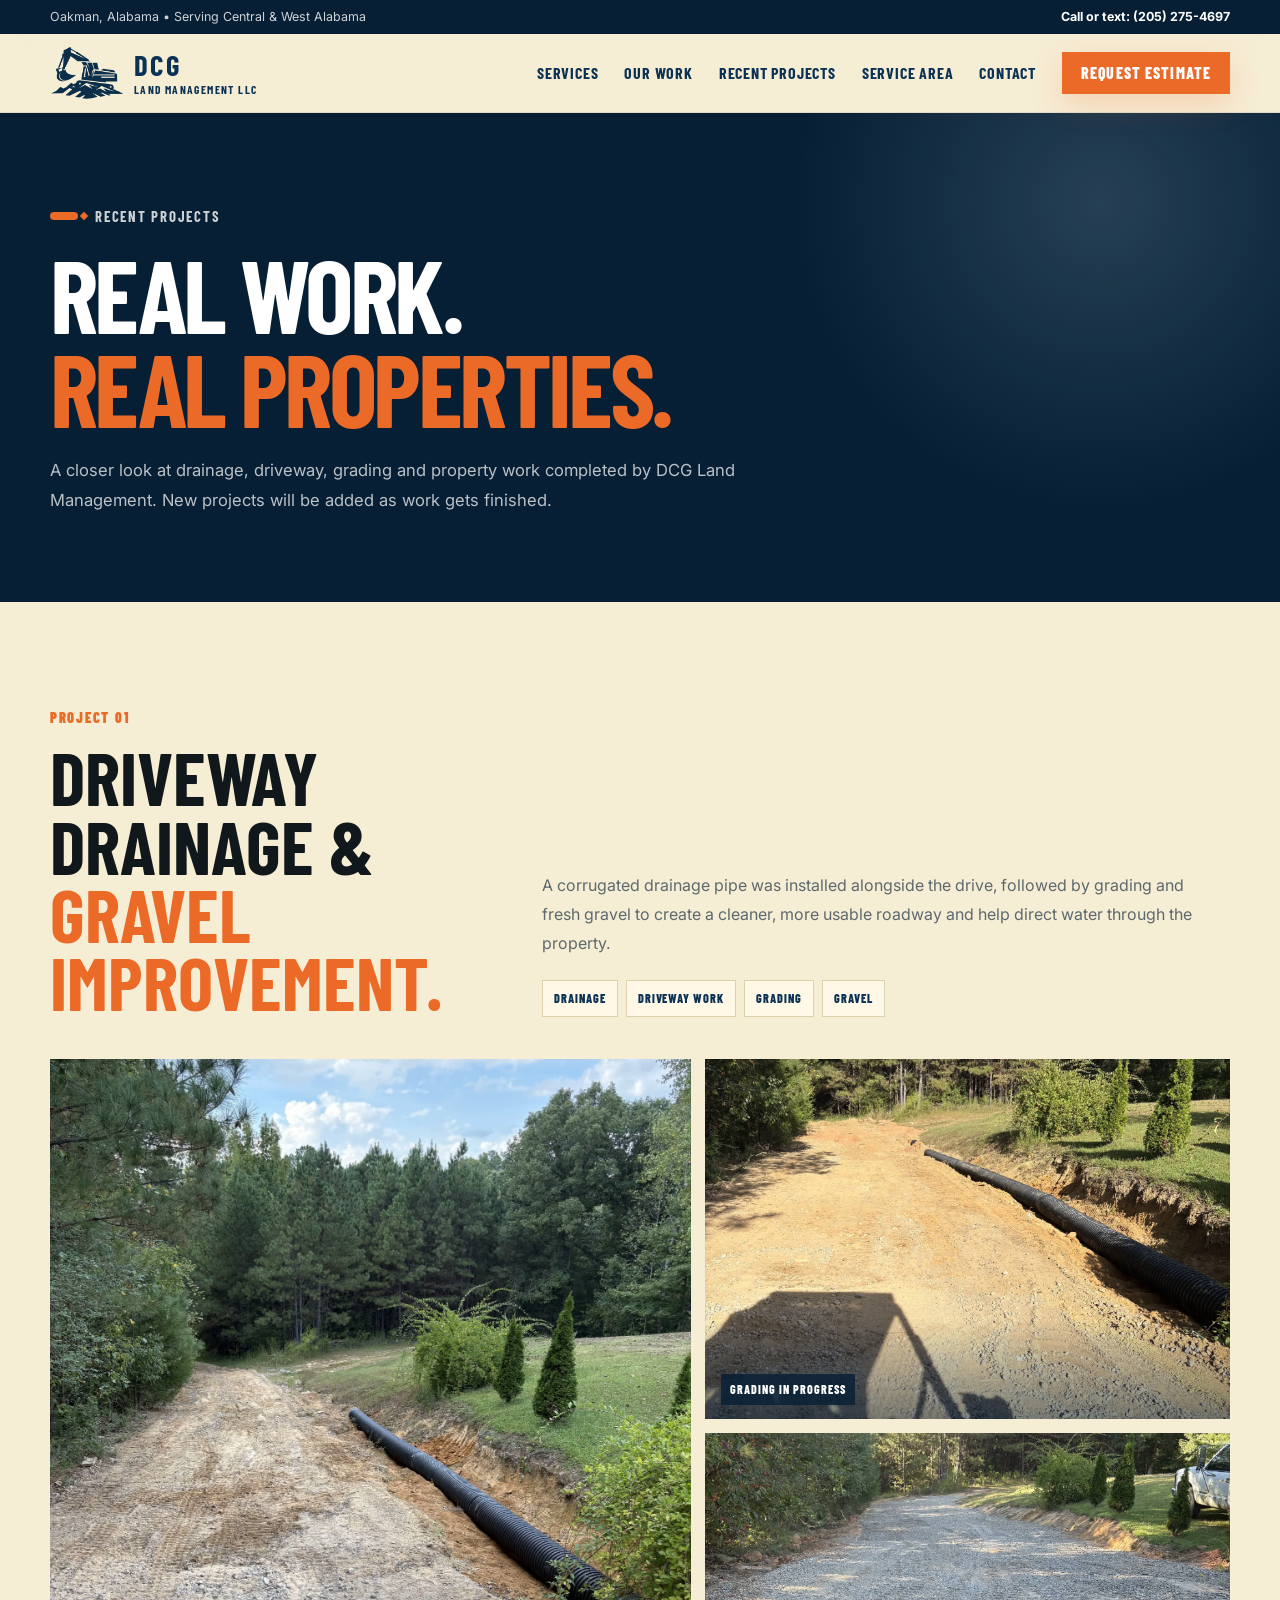
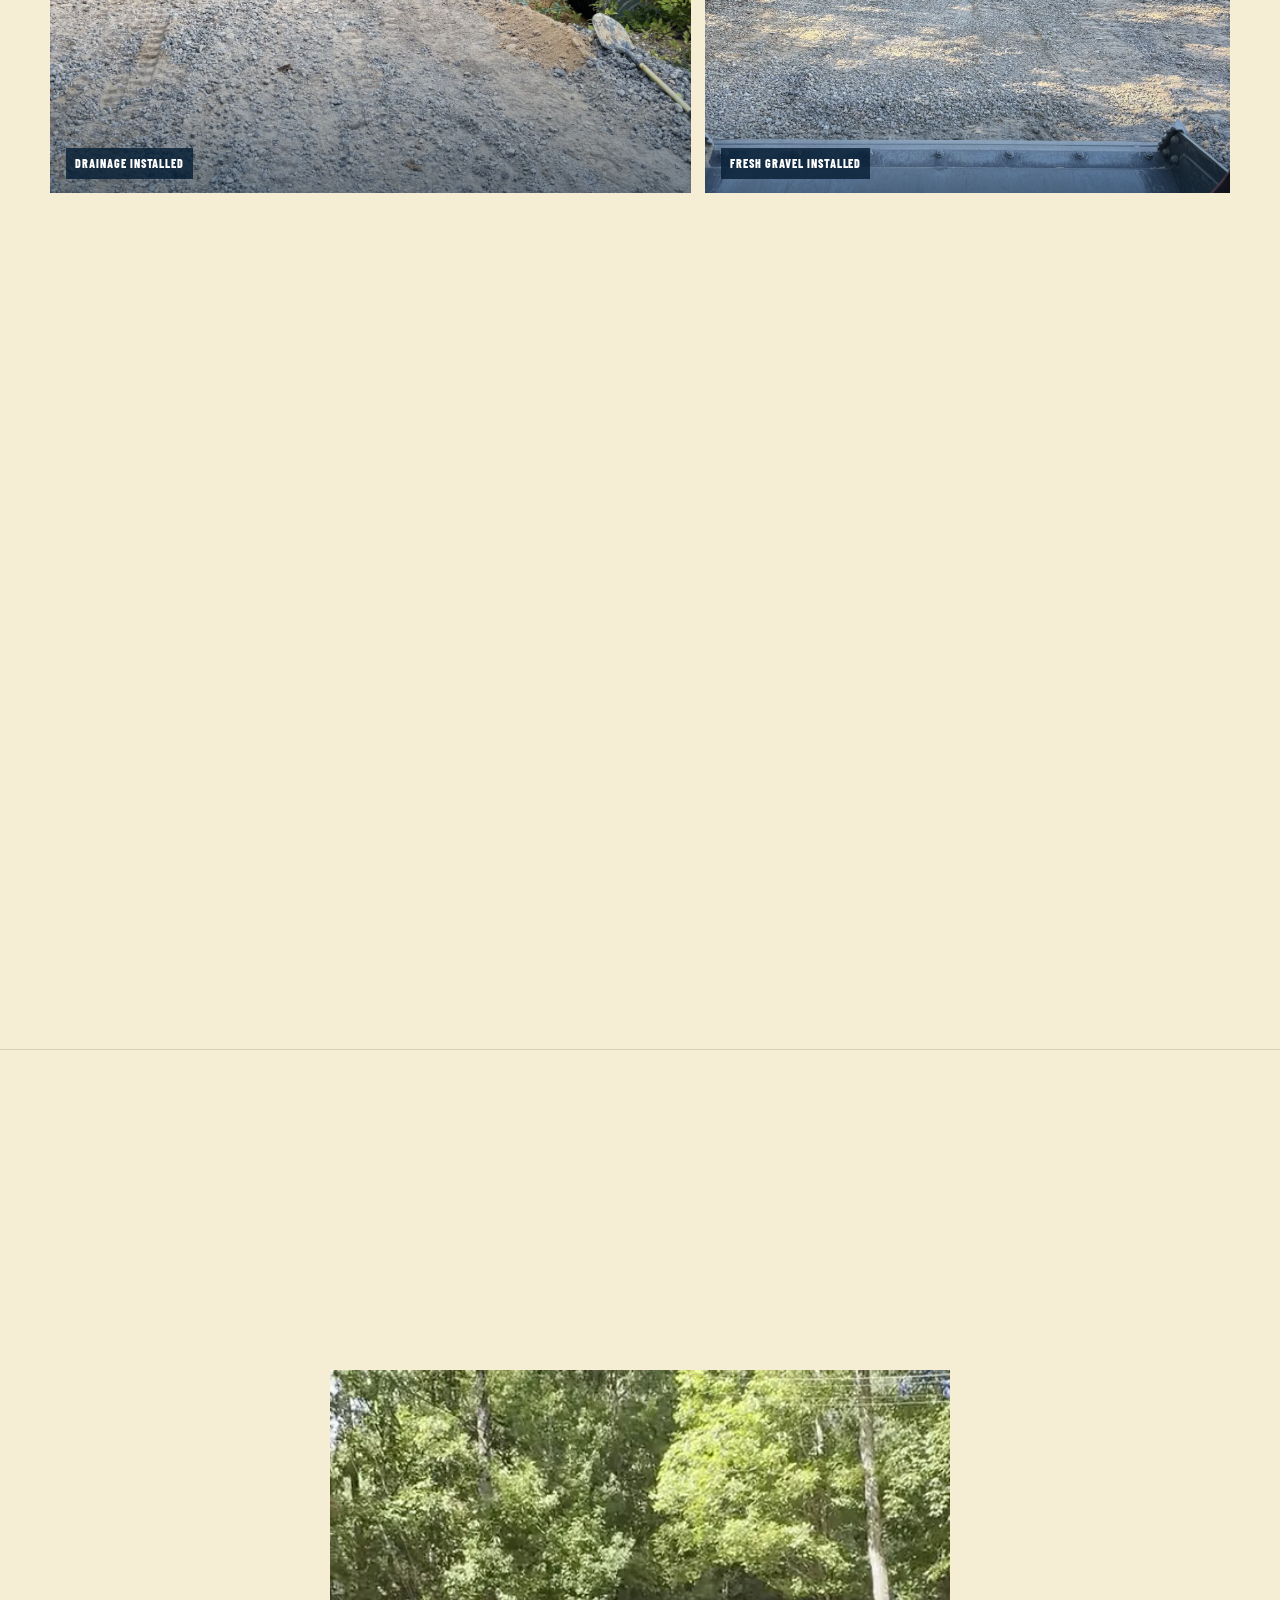
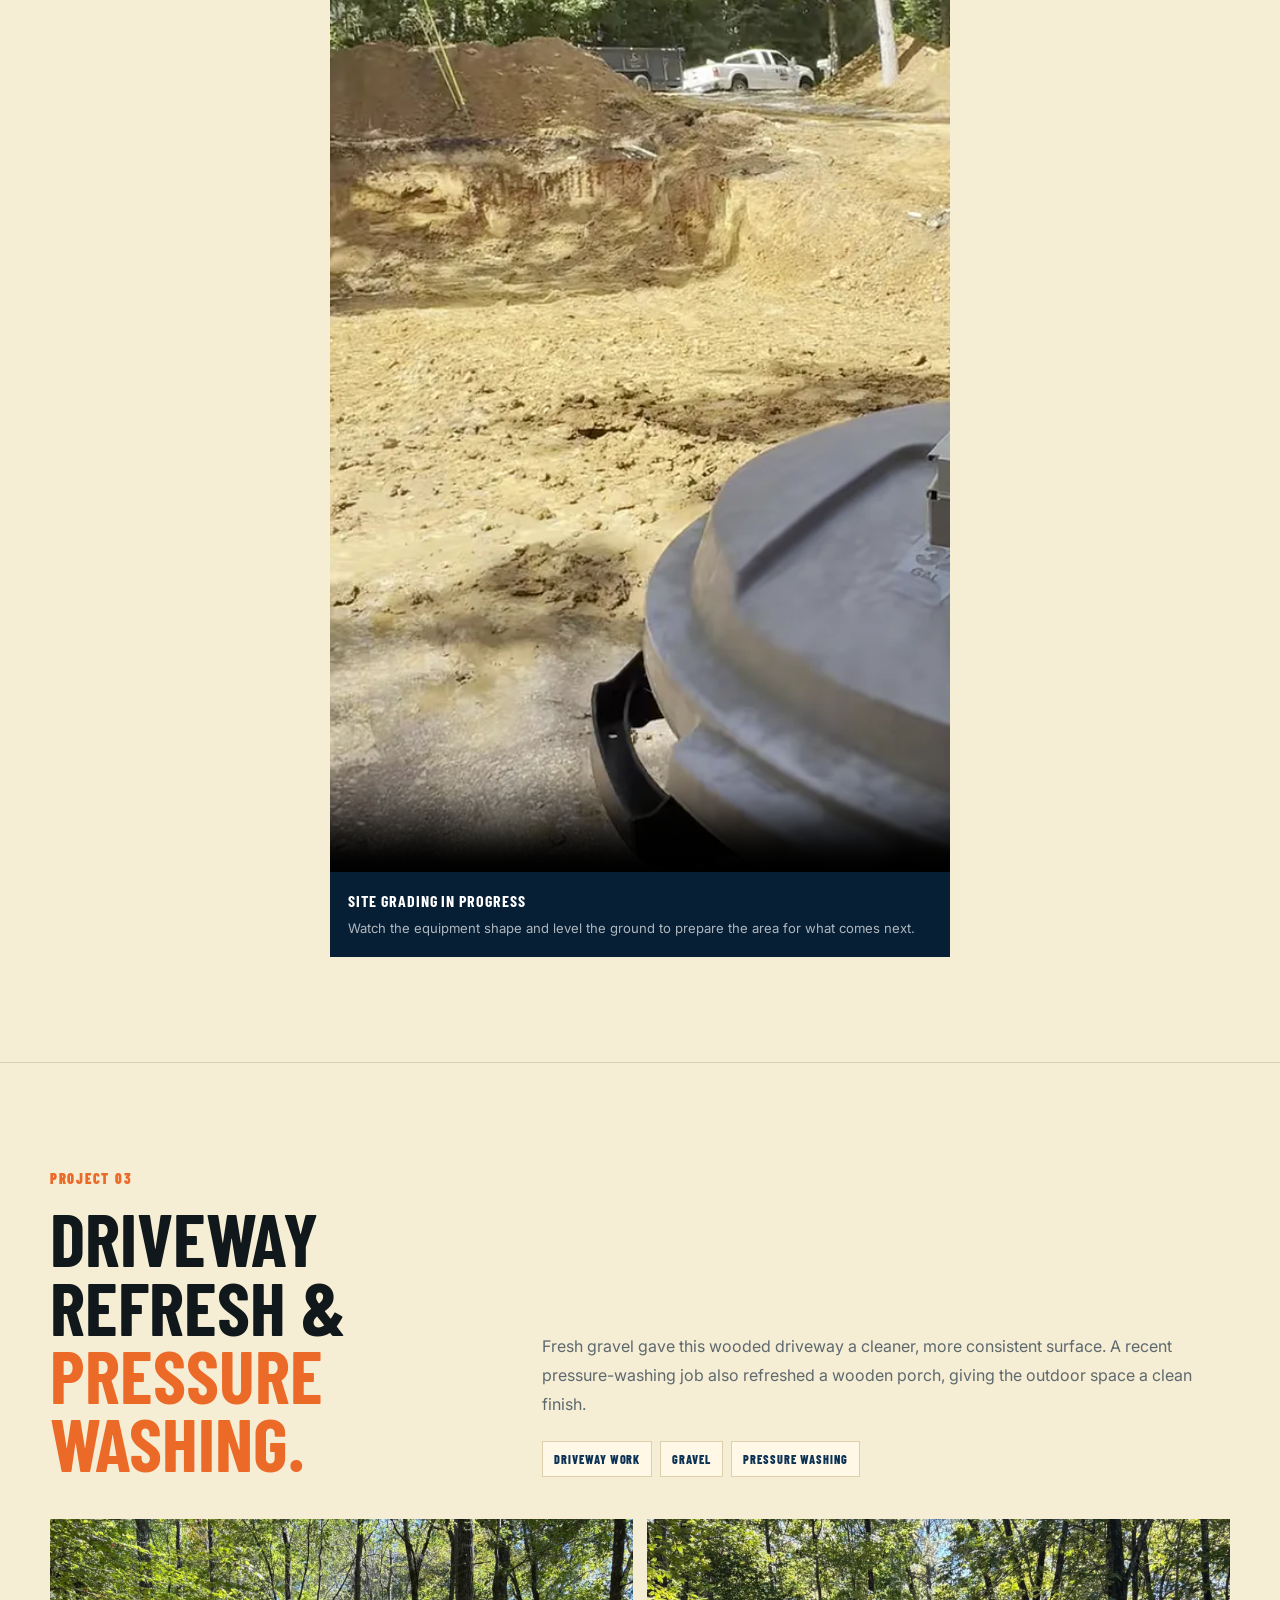
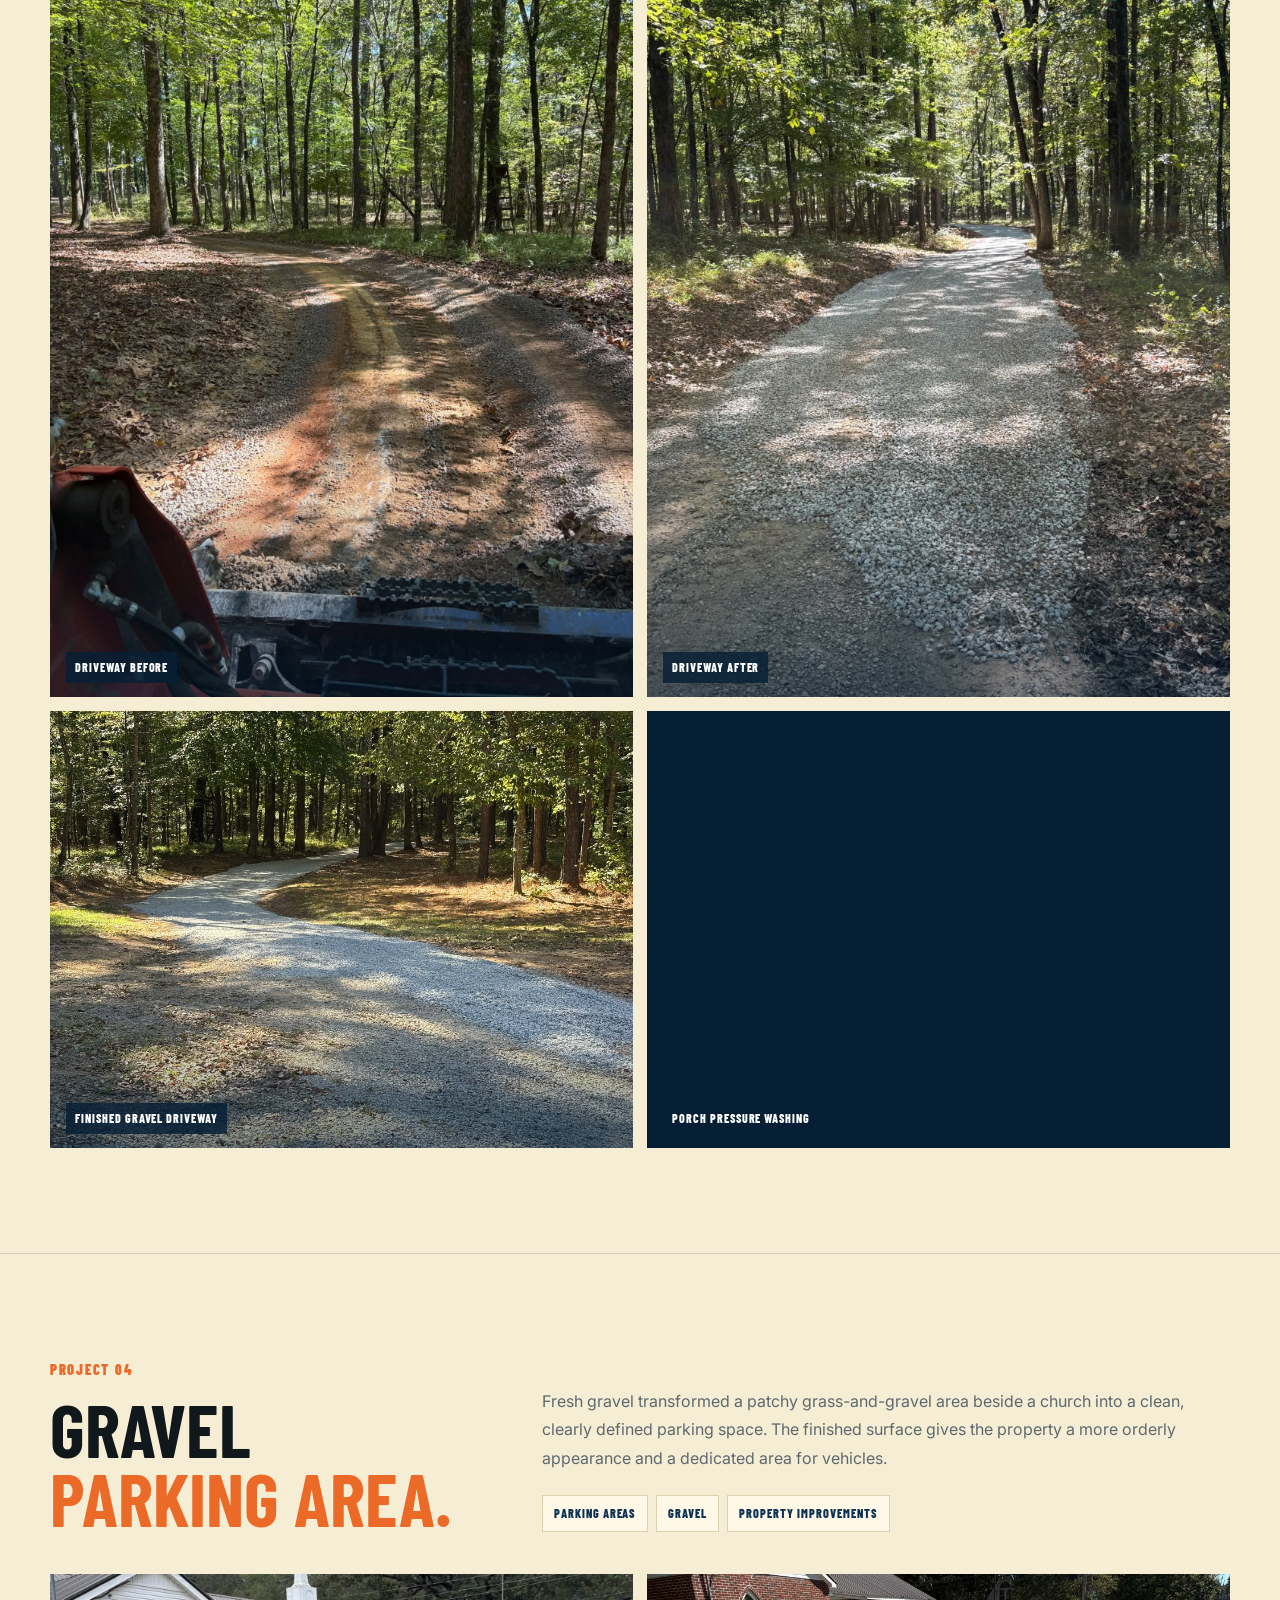
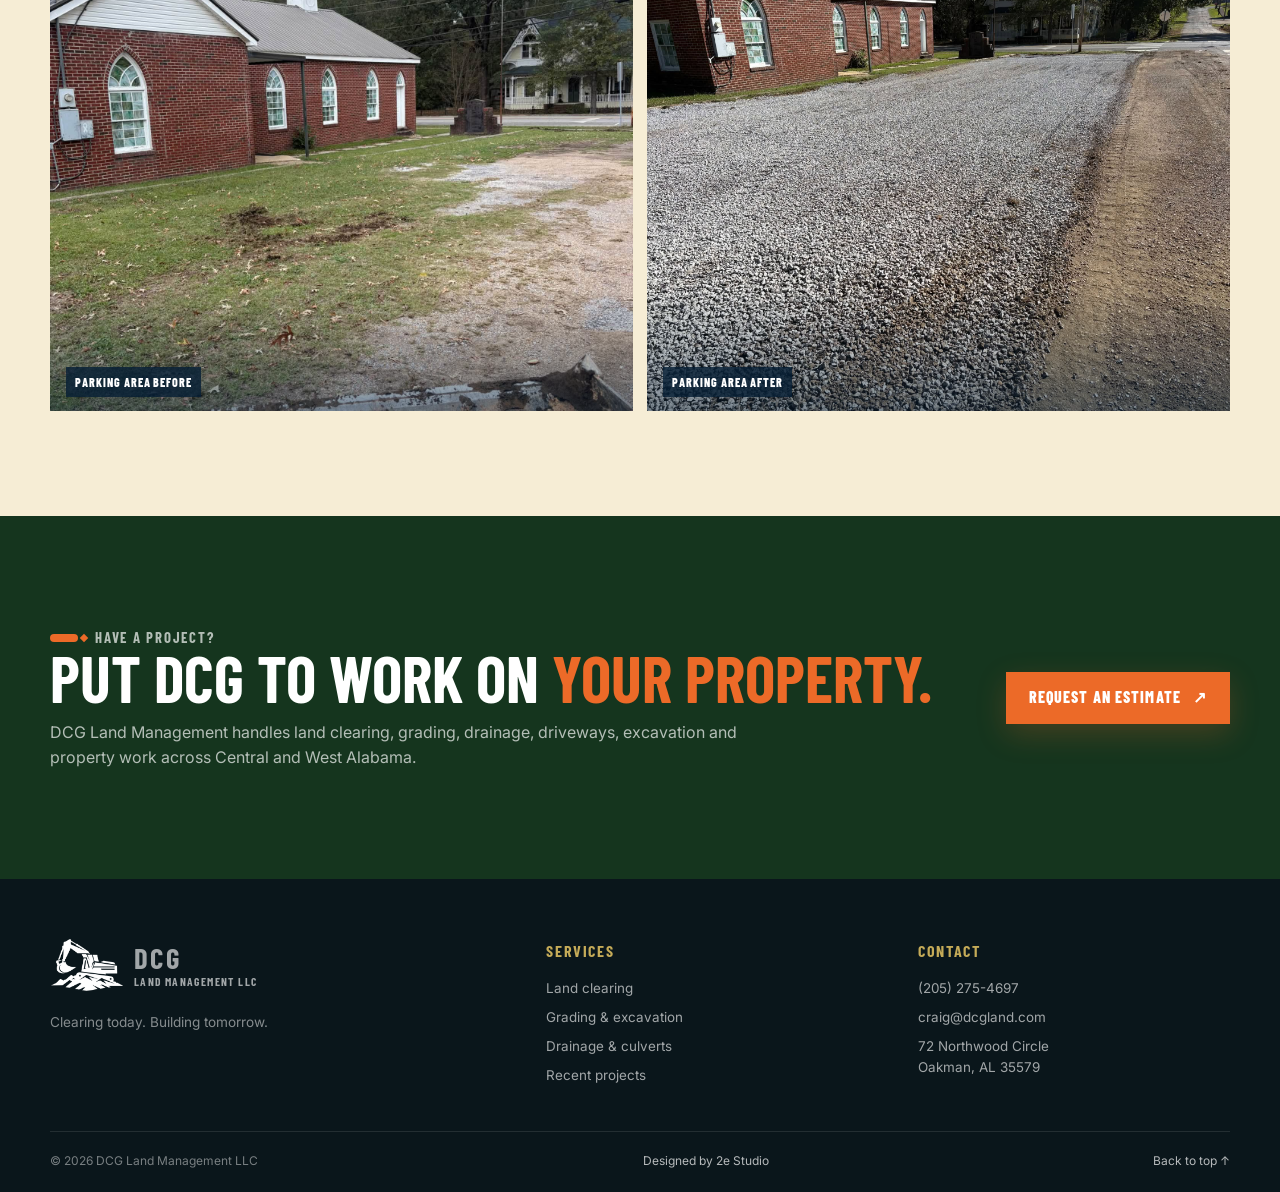
==== commit e99ad78a: "Add driveway, pressure washing, and parking projects" ====
--- a/projects.html
+++ b/projects.html
@@ -168,6 +168,74 @@
           </div>
         </div>
       </article>
+
+      <article class="project-story" id="driveway-pressure-washing">
+        <div class="shell">
+          <div class="project-story__heading reveal">
+            <div>
+              <span class="project-story__number">PROJECT 03</span>
+              <h2>Driveway Refresh &amp; <em>Pressure Washing.</em></h2>
+            </div>
+            <div class="project-story__summary">
+              <p>Fresh gravel gave this wooded driveway a cleaner, more consistent surface. A recent pressure-washing job also refreshed a wooden porch, giving the outdoor space a clean finish.</p>
+              <div class="project-story__services" aria-label="Services shown in this project">
+                <span>Driveway work</span>
+                <span>Gravel</span>
+                <span>Pressure washing</span>
+              </div>
+            </div>
+          </div>
+
+          <div class="project-progress-grid project-progress-grid--updates reveal" aria-label="Driveway before and after, finished driveway and pressure-washed porch">
+            <figure class="project-update-portrait">
+              <img src="assets/drivewaybefore.jpg" alt="Wooded driveway with exposed soil and uneven gravel before the refresh" loading="lazy" decoding="async" width="1536" height="2048" />
+              <figcaption>Driveway before</figcaption>
+            </figure>
+            <figure class="project-update-portrait">
+              <img src="assets/drivewayafter.jpg" alt="Same wooded driveway covered with fresh gravel after the refresh" loading="lazy" decoding="async" width="1536" height="2048" />
+              <figcaption>Driveway after</figcaption>
+            </figure>
+            <figure>
+              <img src="assets/driveway.jpg" alt="Finished gravel driveway winding through the trees" loading="lazy" decoding="async" width="2048" height="1536" />
+              <figcaption>Finished gravel driveway</figcaption>
+            </figure>
+            <figure>
+              <img src="assets/pressurewash.jpg" alt="Wooden porch decking after pressure washing" loading="lazy" decoding="async" width="2048" height="1536" />
+              <figcaption>Porch pressure washing</figcaption>
+            </figure>
+          </div>
+        </div>
+      </article>
+
+      <article class="project-story" id="gravel-parking-area">
+        <div class="shell">
+          <div class="project-story__heading reveal">
+            <div>
+              <span class="project-story__number">PROJECT 04</span>
+              <h2>Gravel <em>Parking Area.</em></h2>
+            </div>
+            <div class="project-story__summary">
+              <p>Fresh gravel transformed a patchy grass-and-gravel area beside a church into a clean, clearly defined parking space. The finished surface gives the property a more orderly appearance and a dedicated area for vehicles.</p>
+              <div class="project-story__services" aria-label="Services shown in this project">
+                <span>Parking areas</span>
+                <span>Gravel</span>
+                <span>Property improvements</span>
+              </div>
+            </div>
+          </div>
+
+          <div class="project-progress-grid project-progress-grid--updates reveal" aria-label="Gravel parking area before and after">
+            <figure>
+              <img src="assets/parkingbefore.jpg" alt="Patchy grass and gravel parking area beside a brick church before improvements" loading="lazy" decoding="async" width="1536" height="2048" />
+              <figcaption>Parking area before</figcaption>
+            </figure>
+            <figure>
+              <img src="assets/parkingafter.jpg" alt="Finished parking area beside the church with a broad new gravel surface" loading="lazy" decoding="async" width="2048" height="1536" />
+              <figcaption>Parking area after</figcaption>
+            </figure>
+          </div>
+        </div>
+      </article>
     </section>
 
     <section class="section projects-cta">
--- a/styles.css
+++ b/styles.css
@@ -3032,3 +3032,81 @@
     aspect-ratio: 9 / 16;
   }
 }
+/* =========================================
+   MOBILE MORE PROPERTY SERVICES FIX
+========================================= */
+
+@media (max-width: 640px) {
+
+  .service-grid .service-card--list {
+    display: block !important;
+    width: 100%;
+    min-width: 0;
+    padding: 24px 22px 28px;
+  }
+
+  .service-grid .service-card--list .service-card__number {
+    display: block;
+    margin-bottom: 12px;
+  }
+
+  .service-grid .service-card--list h3 {
+    display: block;
+    width: 100%;
+    max-width: none;
+    margin: 0 0 22px;
+  }
+
+  .service-grid .service-card--list ul {
+    display: grid;
+    grid-template-columns: repeat(2, minmax(0, 1fr));
+    width: 100%;
+    min-width: 0;
+
+    margin: 0;
+    padding: 0;
+
+    border-left: 0;
+
+    gap: 12px 18px;
+  }
+
+  .service-grid .service-card--list li {
+    min-width: 0;
+    padding-left: 15px;
+    overflow-wrap: anywhere;
+  }
+}
+/* New project photo sets stay paired for compact before-and-after comparisons. */
+.project-progress-grid--updates {
+  grid-template-columns: repeat(2, minmax(0, 1fr));
+  grid-template-rows: none;
+  align-items: start;
+}
+
+.project-progress-grid--updates figure,
+.project-progress-grid--updates figure:first-child {
+  grid-column: auto;
+  grid-row: auto;
+  min-height: 0;
+  aspect-ratio: 4 / 3;
+}
+
+.project-progress-grid--updates figure.project-update-portrait {
+  aspect-ratio: 3 / 4;
+}
+
+@media (max-width: 640px) {
+  .project-progress-grid--updates {
+    gap: 8px;
+  }
+
+  .project-progress-grid--updates figcaption {
+    left: 6px;
+    right: 6px;
+    bottom: 6px;
+    padding: 5px 6px;
+    font-size: .65rem;
+    letter-spacing: .03em;
+  }
+}
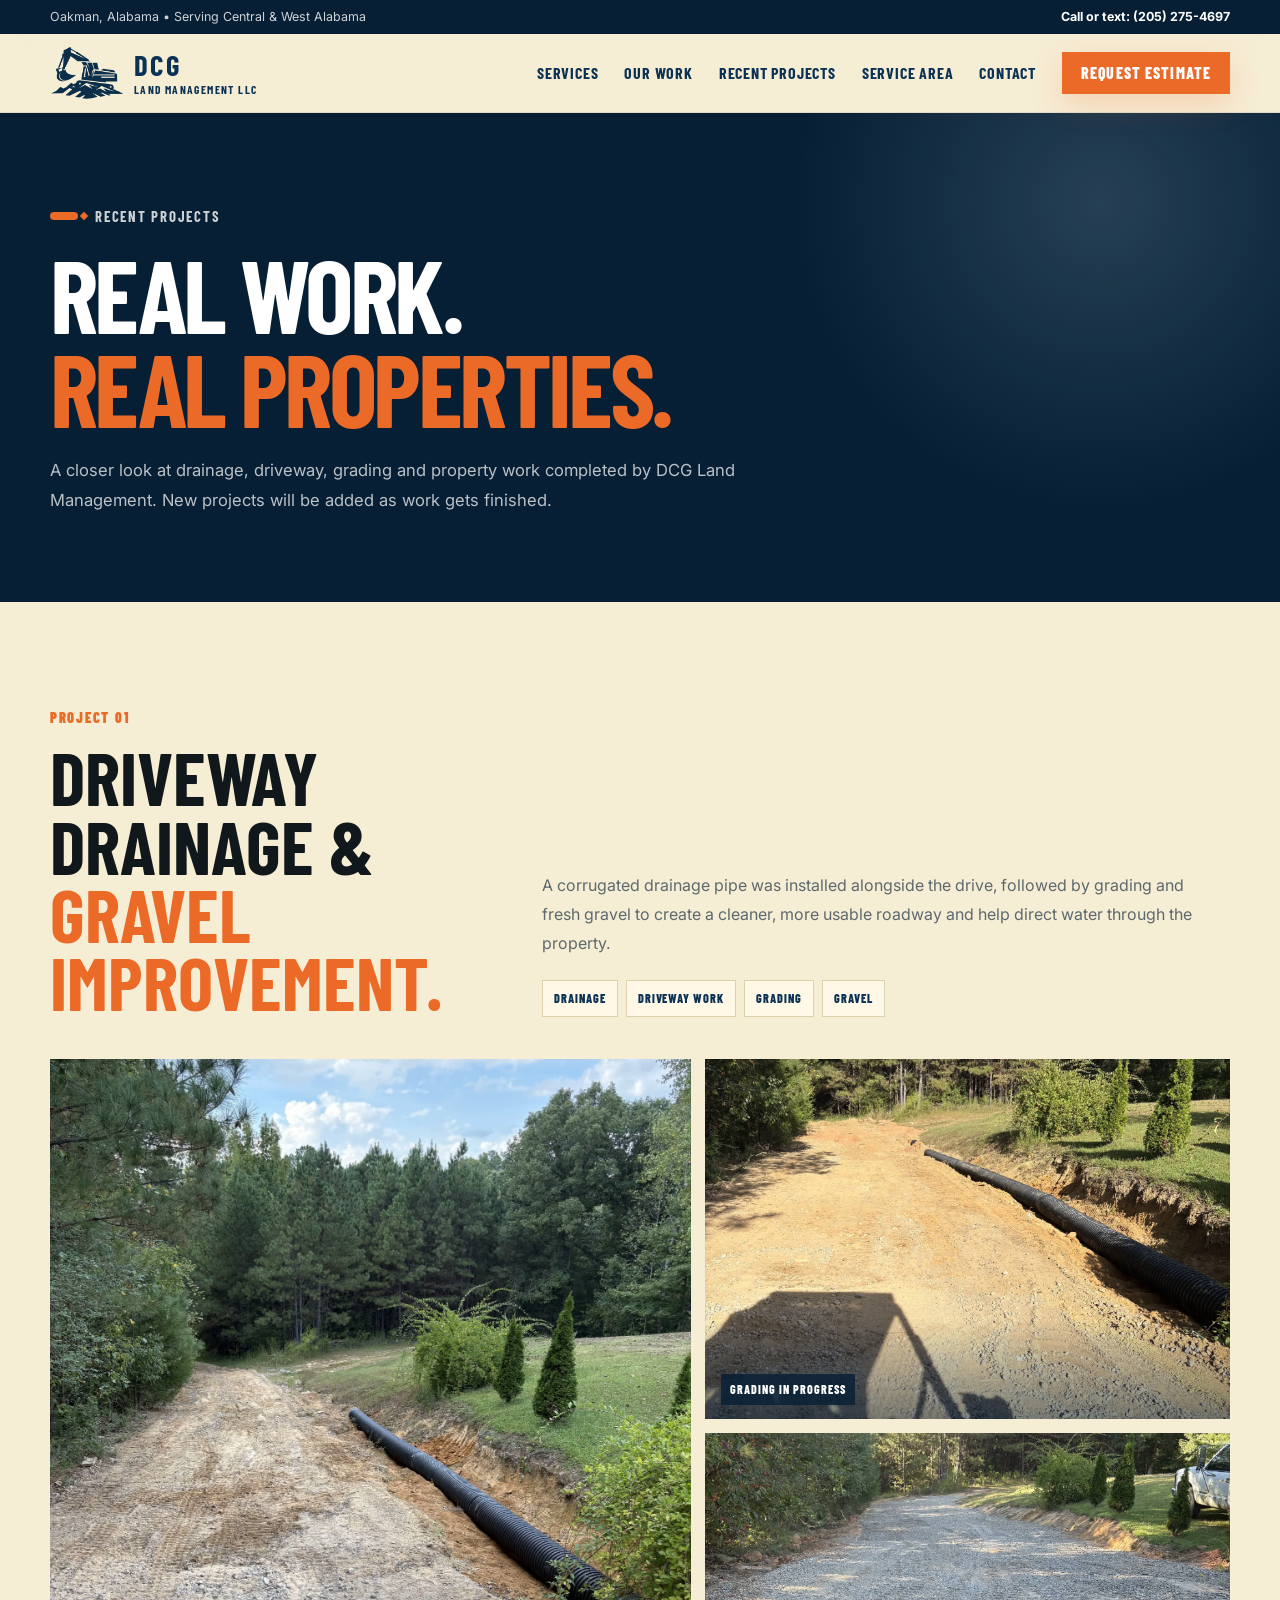
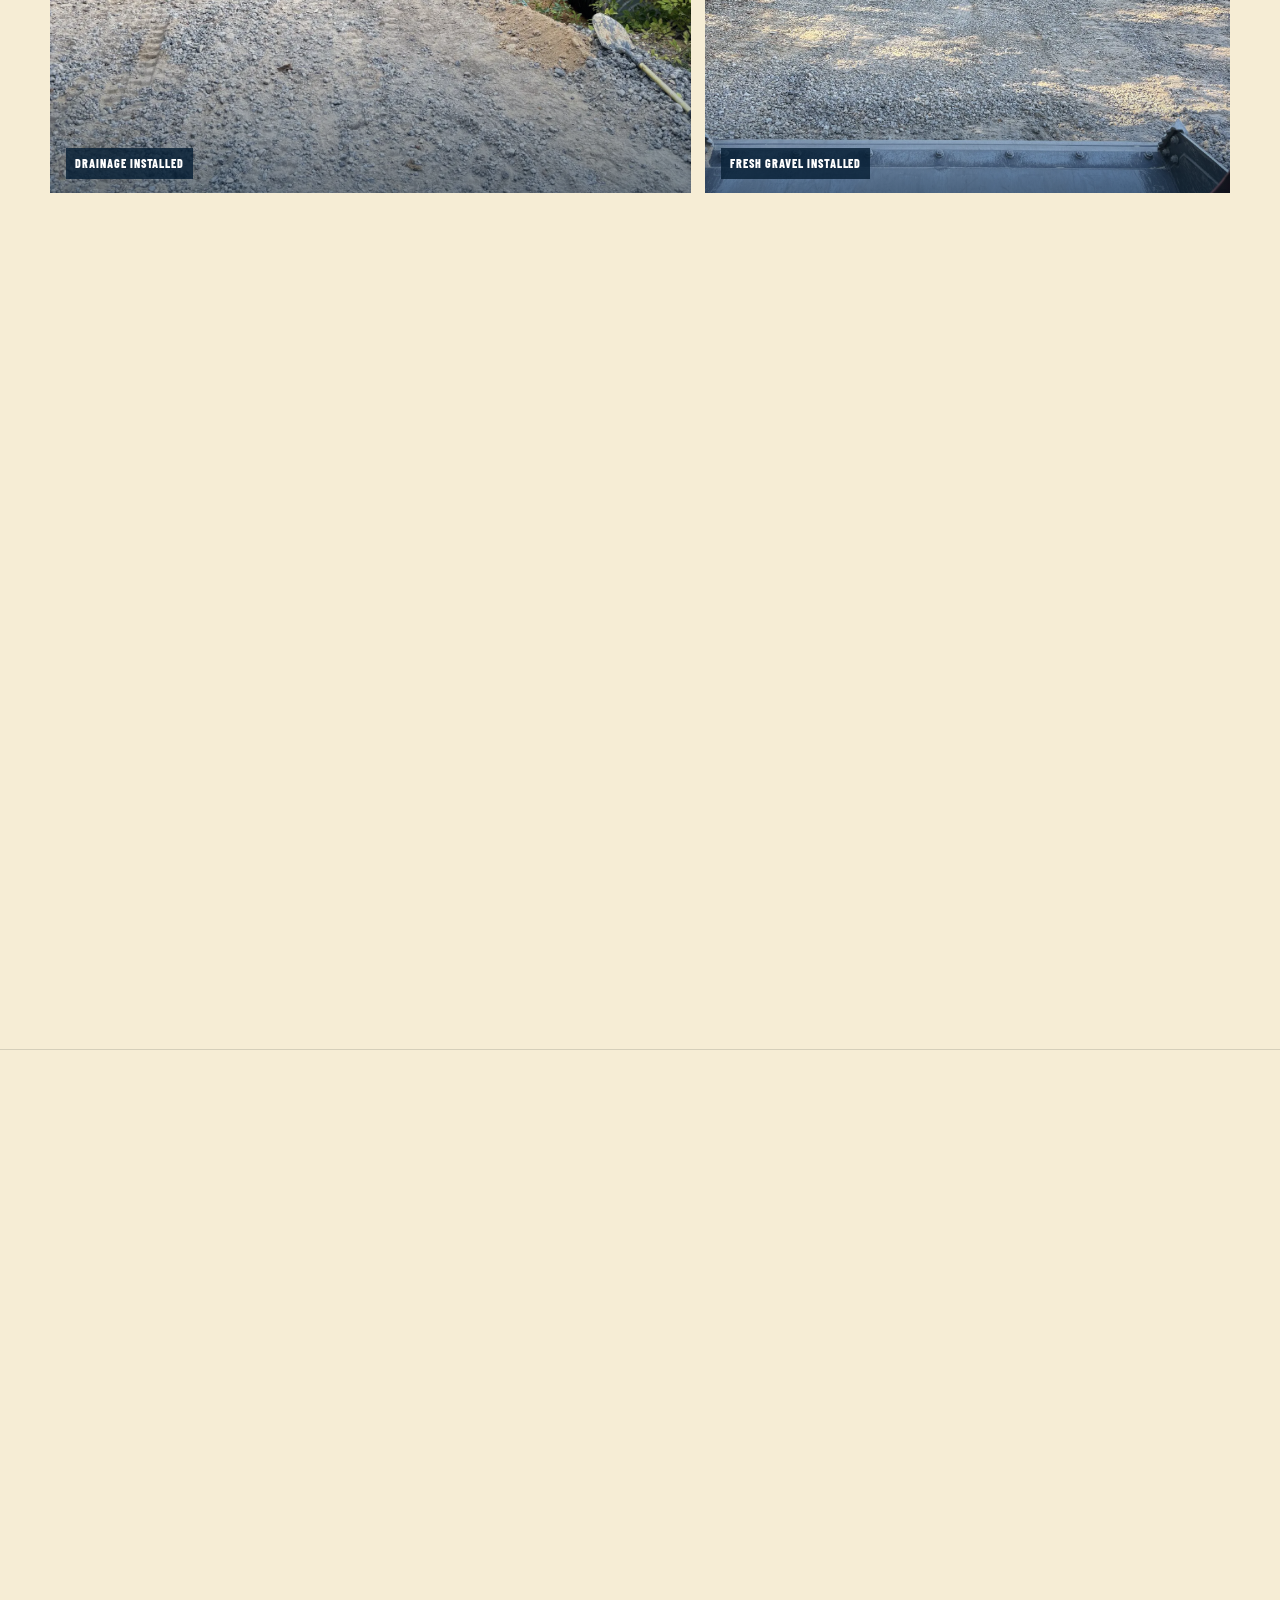
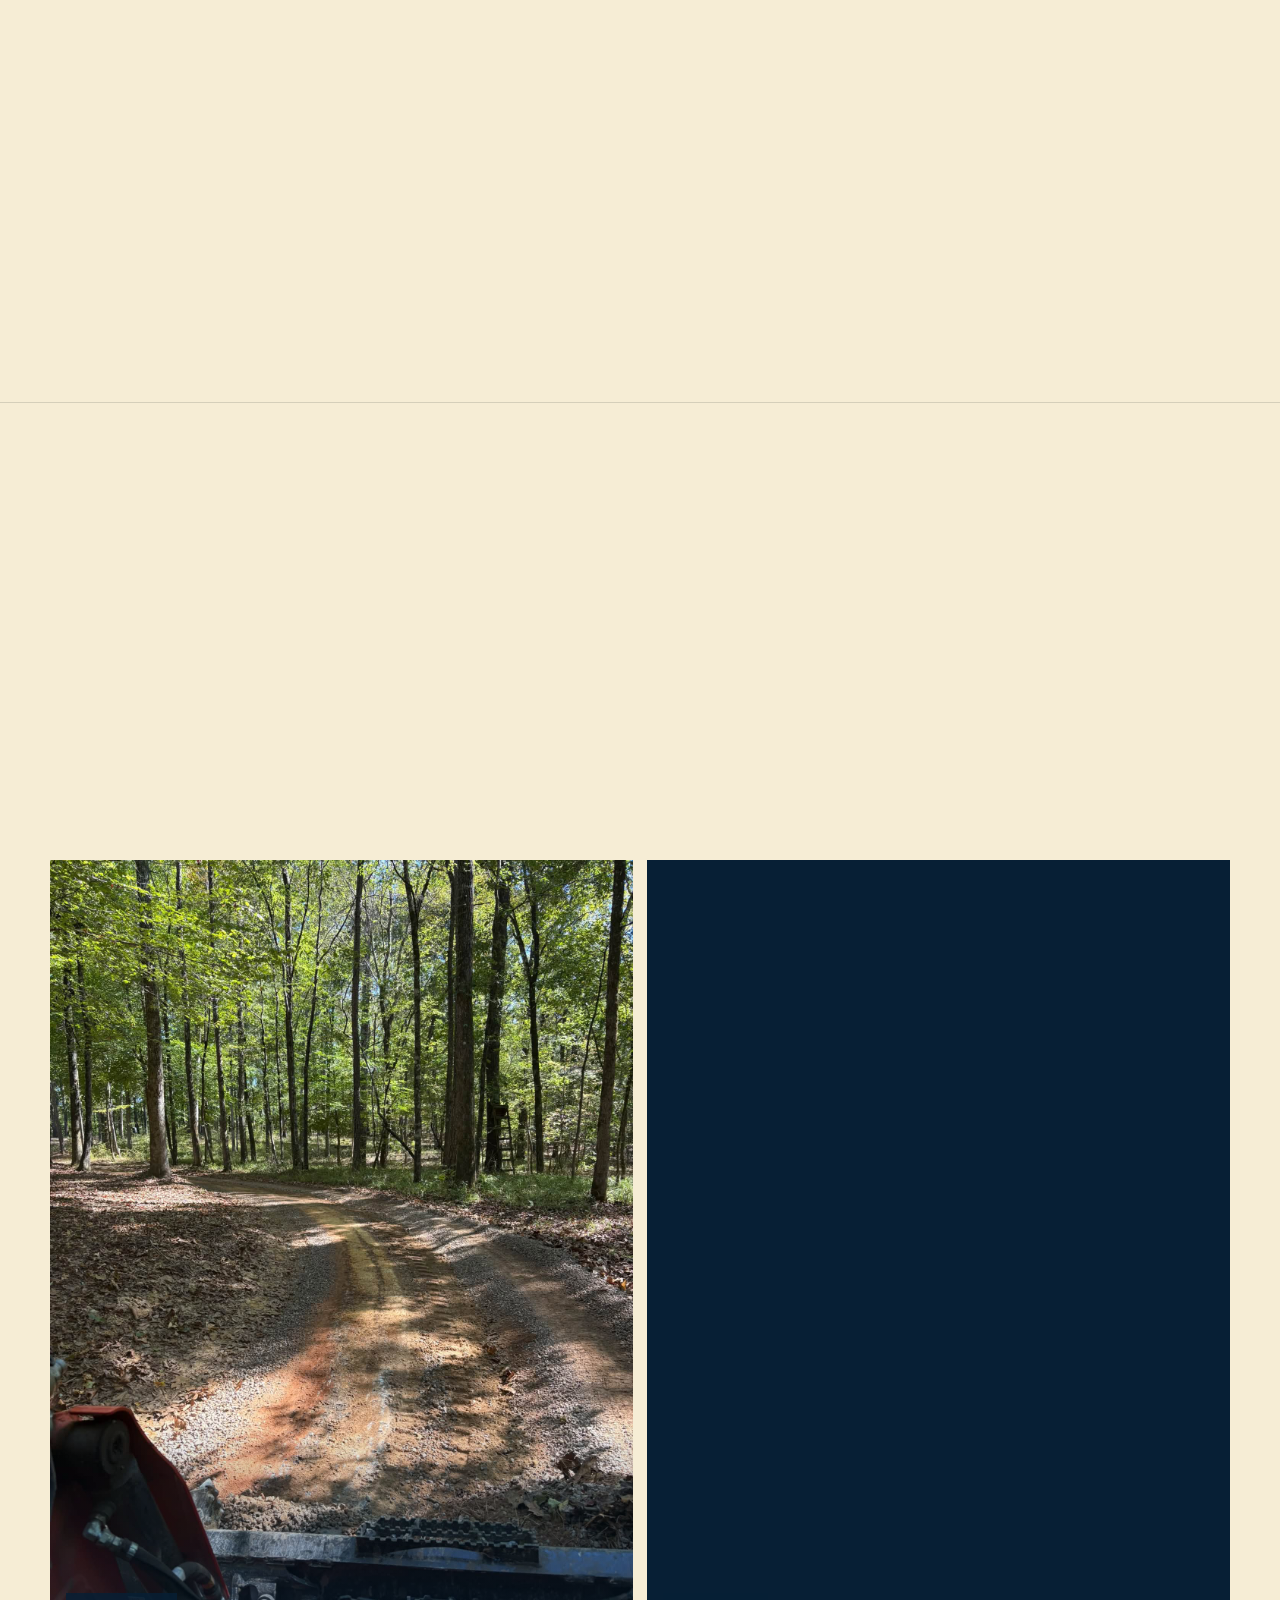
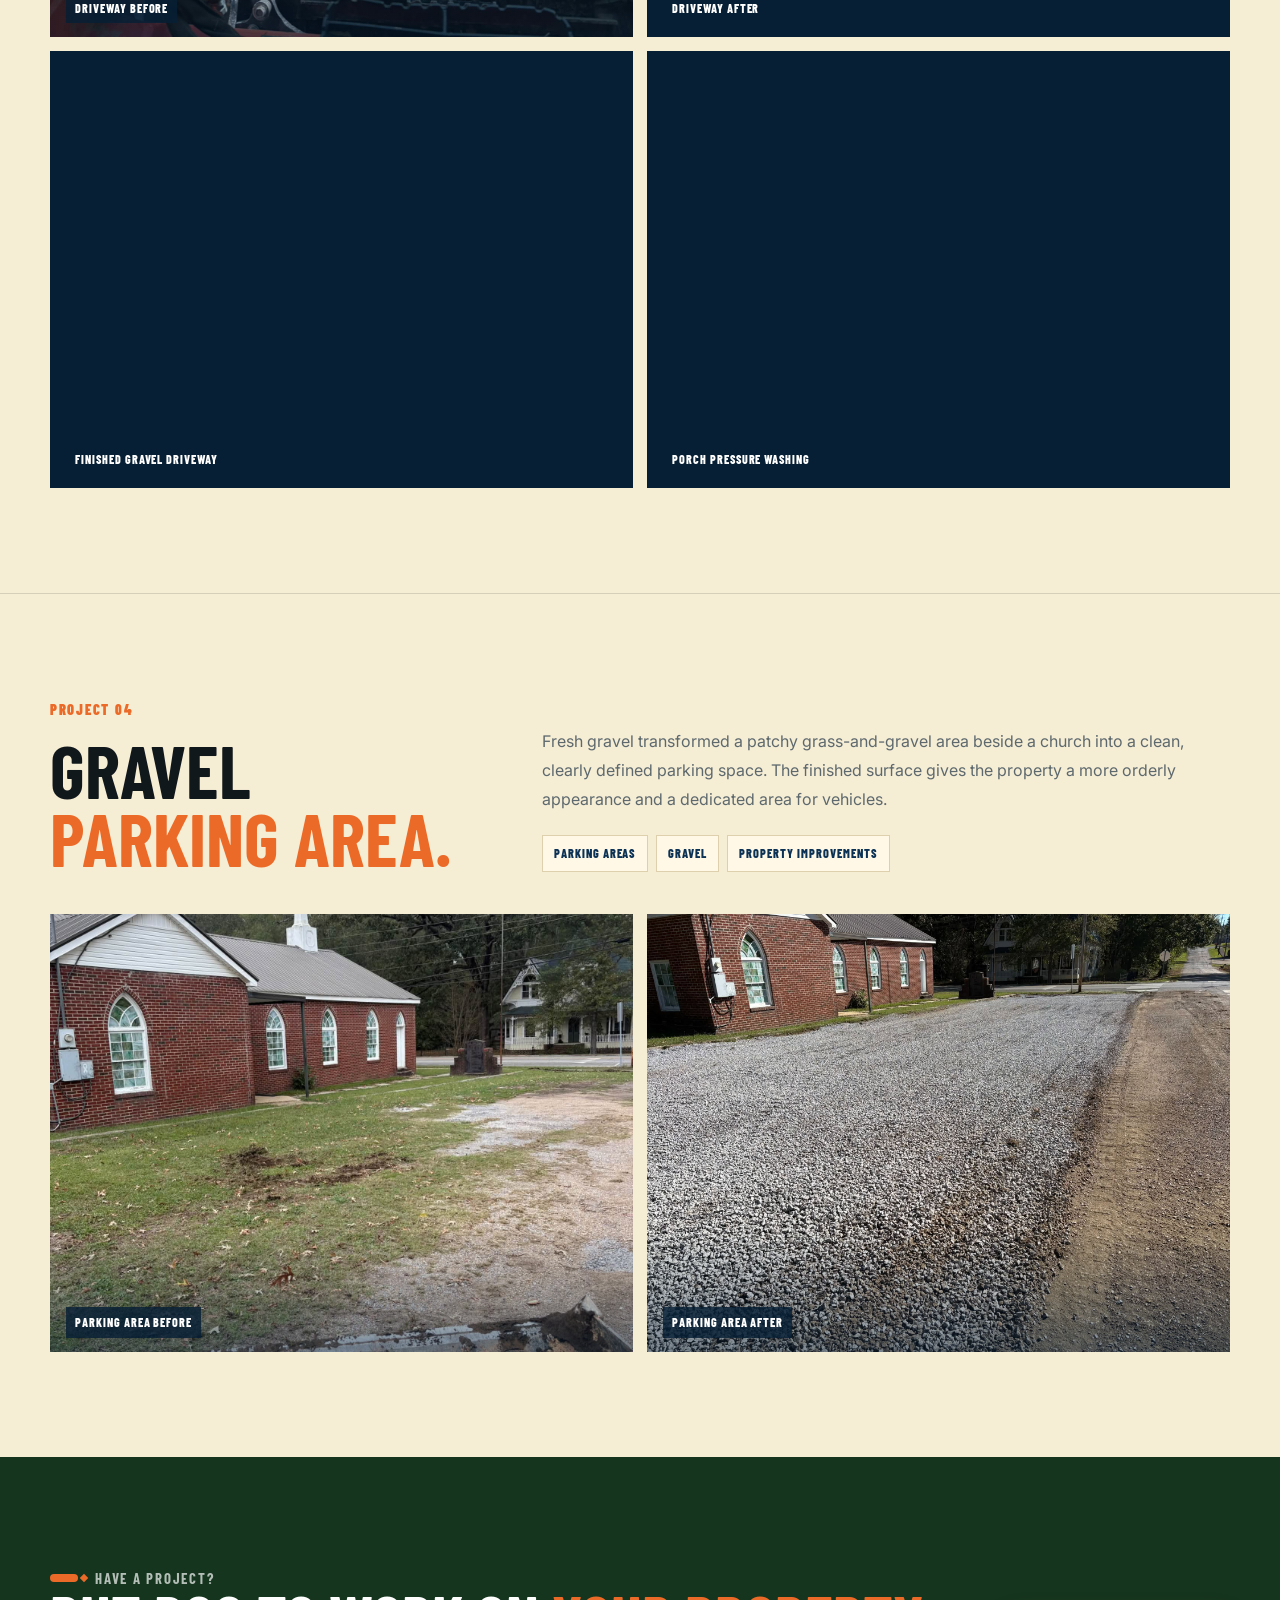
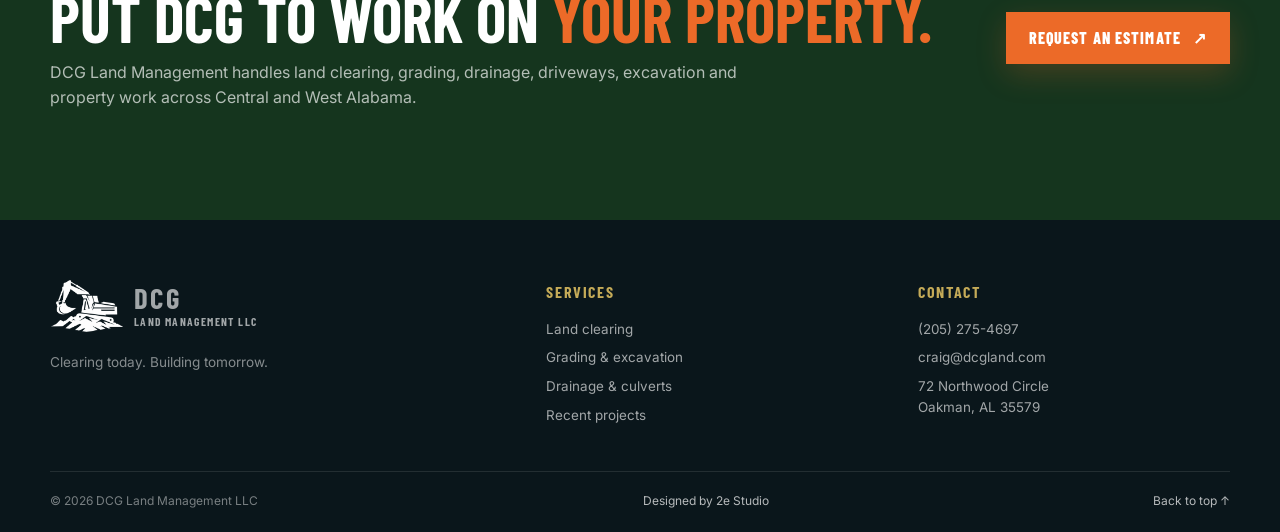
==== commit b8ba15b9: "Place site grading text beside video" ====
--- a/projects.html
+++ b/projects.html
@@ -141,7 +141,7 @@
         </div>
       </article>
 
-      <article class="project-story" id="site-grading">
+      <article class="project-story project-story--video" id="site-grading">
         <div class="shell">
           <div class="project-story__heading reveal">
             <div>
--- a/styles.css
+++ b/styles.css
@@ -3110,3 +3110,38 @@
     letter-spacing: .03em;
   }
 }
+
+/* Keep a single portrait video beside its project description. */
+.project-story--video > .shell {
+  display: grid;
+  grid-template-columns: minmax(0, 1fr) clamp(240px, 28vw, 360px);
+  align-items: center;
+  gap: clamp(32px, 6vw, 84px);
+}
+
+.project-story--video .project-story__heading {
+  display: block;
+  margin-bottom: 0;
+}
+
+.project-story--video .project-story__heading h2 {
+  margin-bottom: 26px;
+}
+
+.project-story--video .project-video-card--solo {
+  width: 100%;
+  max-width: 360px;
+  margin: 0;
+}
+
+@media (max-width: 640px) {
+  .project-story--video > .shell {
+    grid-template-columns: minmax(0, 1fr);
+    gap: 28px;
+  }
+
+  .project-story--video .project-video-card--solo {
+    max-width: 240px;
+    justify-self: center;
+  }
+}
